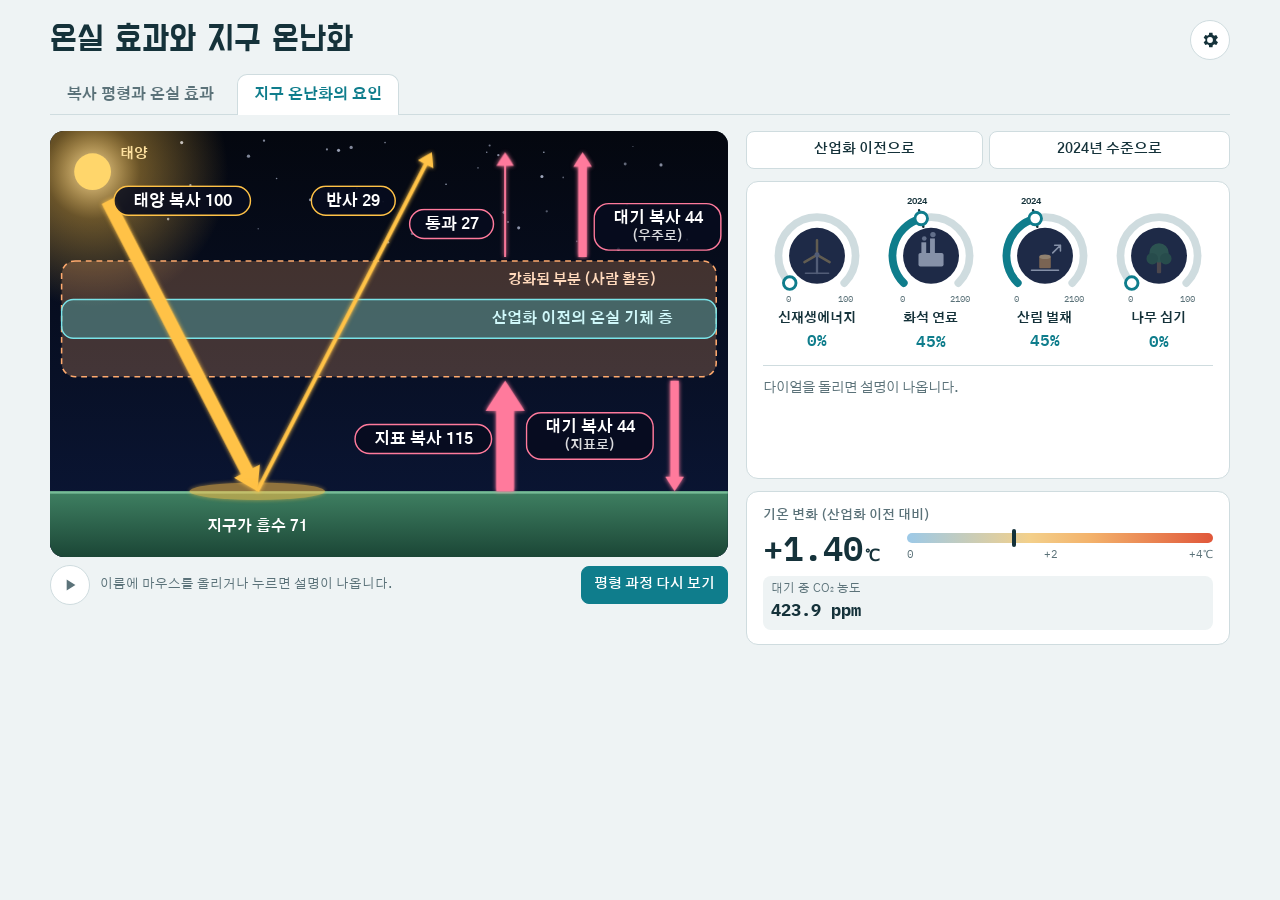
==== factors/index.html @ f61732fc "탭 2: 다이얼 아래 설명 블록 추가, 기준 버튼을 다이얼 위로 옮김 - 마지막으로 돌린 다이얼의 뜻과 지금 값의 의미를 보여 줌(빈 상태는 안내 한 줄) - 나무 심기가 넘칠 때" ====
<!doctype html>
<html lang="ko">
<head>
<meta charset="utf-8">
<meta name="viewport" content="width=device-width, initial-scale=1, viewport-fit=cover">
<script>/* 이 페이지는 '온실 효과와 지구 온난화'(greenhouse/)의 탭 안에서 열림. 주소로 바로 들어오면 그 페이지의 이 탭으로 넘어감 */
if(window.self!==window.top) document.documentElement.className+=" embed"; else location.replace("../greenhouse/#factors");</script>
<title>지구 온난화에 영향을 주는 요인</title>
<link rel="icon" type="image/svg+xml" href="favicon.svg">
<link rel="preconnect" href="https://fonts.googleapis.com">
<link rel="stylesheet" href="https://fonts.googleapis.com/css2?family=Do+Hyeon&family=Gothic+A1:wght@400;600;700&family=IBM+Plex+Mono:wght@500;600&display=swap">
<style>
html,body{margin:0}
[hidden]{display:none!important}
img{max-width:100%}
/* Layout: 제목 줄(오른쪽에 톱니 설정 버튼) / 왼쪽 에너지 흐름 도식, 오른쪽 조작판과 결과. 좁으면 한 열. 설정·수치 근거는 오른쪽에서 열리는 패널 */
:root{
  --bg:#eef3f4; --paper:#ffffff; --ink:#15323a; --muted:#5b7279; --line:#cfdcdf;
  --accent:#0f7d8c; --accent-soft:#d8eef0; --warm:#b4561f; --warm-soft:#f8e6da;
  --ok:#2f7d4f; --ok-soft:#dff0e5; --q:#7a5a00; --q-soft:#fbf1cf; --q-line:#ecd68a;
  --scrim:rgba(10,25,30,.42);
  --f-display:"Do Hyeon","Gothic A1",system-ui,sans-serif;
  --f-body:"Gothic A1",system-ui,-apple-system,"Apple SD Gothic Neo","Malgun Gothic",sans-serif;
  --f-mono:"IBM Plex Mono",ui-monospace,Menlo,monospace;
}
@media (prefers-color-scheme: dark){:root:not([data-theme="light"]){
  --bg:#0f1b1e; --paper:#162a2f; --ink:#e3eef0; --muted:#93abb1; --line:#28434a;
  --accent:#5cc6d2; --accent-soft:#1d3d43; --warm:#f0a070; --warm-soft:#3d2a1f;
  --ok:#8fd3a6; --ok-soft:#1f3a2b; --q:#f1d27a; --q-soft:#33300f; --q-line:#5c5320;
  --scrim:rgba(0,0,0,.55); color-scheme:dark}}
:root[data-theme="dark"]{
  --bg:#0f1b1e; --paper:#162a2f; --ink:#e3eef0; --muted:#93abb1; --line:#28434a;
  --accent:#5cc6d2; --accent-soft:#1d3d43; --warm:#f0a070; --warm-soft:#3d2a1f;
  --ok:#8fd3a6; --ok-soft:#1f3a2b; --q:#f1d27a; --q-soft:#33300f; --q-line:#5c5320;
  --scrim:rgba(0,0,0,.55); color-scheme:dark}

body{background:var(--bg);color:var(--ink);font-family:var(--f-body);font-size:15px;line-height:1.55}
button{font:inherit;color:inherit}
.wrap{max-width:1180px;margin:0 auto;padding-block:20px 40px;
  padding-left:max(16px,env(safe-area-inset-left,0px));padding-right:max(16px,env(safe-area-inset-right,0px))}
.top{display:flex;align-items:center;justify-content:space-between;gap:12px;margin-bottom:16px}
.embed .top{display:none}
.embed .wrap{padding-top:16px}
h1{font-family:var(--f-display);font-weight:400;font-size:clamp(1.6rem,4vw,2.2rem);line-height:1.15;margin:0;text-wrap:balance;min-width:0}
.btn{border:1px solid var(--line);background:var(--paper);border-radius:8px;padding:7px 12px;cursor:pointer;font-weight:600;font-size:.88rem}
.btn:hover{border-color:var(--accent)}
.btn:focus-visible,.pb:focus-visible,input:focus-visible,summary:focus-visible{outline:3px solid var(--accent);outline-offset:2px}
.btn.primary{background:var(--accent);border-color:var(--accent);color:var(--paper)}
.ibtn{display:inline-grid;place-items:center;width:40px;height:40px;padding:0;border-radius:50%;flex:none}
.ibtn svg{width:20px;height:20px;fill:currentColor}
.ibtn .i-pause{display:none}
.ibtn[data-state="playing"] .i-play{display:none}
.ibtn[data-state="playing"] .i-pause{display:block}

.main{display:grid;grid-template-columns:minmax(0,1.4fr) minmax(0,1fr);gap:18px;align-items:start}
@media (max-width:900px){.main{grid-template-columns:minmax(0,1fr)}}
.stagecol{position:relative;display:flex;flex-direction:column;gap:8px;min-width:0}
.stage{border-radius:14px;overflow:hidden;background:#060b1a}
.stage svg{display:block;width:100%;height:auto}
.stage [data-key]{cursor:help}
.stage [data-key]:focus{outline:none}
.stage [data-key]:focus-visible rect{stroke:#fff;stroke-width:3}
.stagebar{display:flex;align-items:center;gap:10px;color:var(--muted);font-size:.8rem}
.stagebar #again{margin-left:auto;flex:none}
.tip{position:absolute;z-index:5;max-width:min(260px,90%);background:var(--paper);color:var(--ink);border:1px solid var(--line);border-radius:8px;
  padding:8px 11px;font-size:.84rem;line-height:1.45;box-shadow:0 6px 18px rgba(0,0,0,.18);pointer-events:none}
.tip b{display:block;font-size:.8rem;color:var(--accent);margin-bottom:2px}
.panel{display:flex;flex-direction:column;gap:12px;min-width:0}
.box{background:var(--paper);border:1px solid var(--line);border-radius:12px;padding:14px 16px}
.lab{display:flex;justify-content:space-between;align-items:baseline;gap:8px;font-weight:700}
.lab output{font-family:var(--f-mono);font-size:1.25rem;color:var(--accent);font-variant-numeric:tabular-nums;min-width:8.5ch;text-align:right}
.rng{display:flex;align-items:center;gap:8px;margin-top:8px}
.rng input{flex:1;min-width:0;accent-color:var(--accent)}
.step{flex:none;width:44px;border:1px solid var(--line);background:var(--bg);border-radius:6px;padding:4px 0;cursor:pointer;font-family:var(--f-mono);font-size:.8rem}
.scale{position:relative;height:16px;margin:2px 52px 0;font-family:var(--f-mono);font-size:.68rem;color:var(--muted)}
.scale span{position:absolute;transform:translateX(-50%);white-space:nowrap}
.presets{display:grid;grid-template-columns:repeat(3,minmax(0,1fr));gap:6px;margin-top:12px}
.pb{border:1px solid var(--line);background:var(--bg);border-radius:8px;padding:6px 4px;cursor:pointer;display:flex;flex-direction:column;align-items:center;gap:1px;min-width:0}
.pb b{font-size:.82rem}
.pb small{font-family:var(--f-mono);font-size:.7rem;color:var(--muted)}
.pb[aria-pressed="true"]{border-color:var(--accent);background:var(--accent-soft)}
.pb[aria-pressed="true"] small{color:var(--accent)}
@media (min-width:420px){.presets{grid-template-columns:repeat(6,minmax(0,1fr))}.presets .pb{grid-column:span 2}.presets .w{grid-column:span 3}}

.temp{display:grid;grid-template-columns:8rem minmax(0,1fr);gap:4px 16px;align-items:center}
.temp .k{grid-column:1/-1;font-size:.82rem;color:var(--muted);font-weight:600}
.temp .v{font-family:var(--f-mono);font-size:2.1rem;font-weight:600;line-height:1;font-variant-numeric:tabular-nums;white-space:nowrap}
.temp .v small{font-size:1rem;margin-left:2px}
.gauge{min-width:0}
.gauge .bar{position:relative;height:10px;border-radius:5px;background:linear-gradient(90deg,#4f8fd8,#9cc9e8 50%,#f3b26b 75%,#e0573a)}
.gauge .mk{position:absolute;top:-4px;width:4px;height:18px;margin-left:-2px;border-radius:2px;background:var(--ink)}
.gauge .lb{display:flex;justify-content:space-between;font-family:var(--f-mono);font-size:.68rem;color:var(--muted);margin-top:3px}
.deltas{display:grid;grid-template-columns:repeat(var(--n,3),minmax(0,1fr));gap:6px;margin-top:12px}
.deltas div{background:var(--bg);border-radius:8px;padding:6px 8px;min-width:0}
.deltas small{display:block;font-size:.72rem;color:var(--muted);line-height:1.3}
.deltas b{font-family:var(--f-mono);font-size:1.05rem;font-variant-numeric:tabular-nums}


details.q{background:var(--q-soft);border-color:var(--q-line)}
details.q summary{cursor:pointer;font-weight:700;color:var(--q)}
details.q p,details.q ol,details.q ul{margin:8px 0 0}
details.q ol,details.q ul{padding-left:20px}
details.q li{margin:4px 0}

/* 도식 애니메이션: 순서대로 보기(재생·일시정지) */
.stage .ar line{stroke-dasharray:1;stroke-dashoffset:0}
.stage.play .ar line{animation:draw .9s ease-out both;animation-delay:calc(var(--i) * 1s)}
.stage.play .ar polygon,.stage.play .bd{animation:fade .35s ease-out both;animation-delay:calc(var(--i) * 1s + .75s)}
.stage.paused .ar line,.stage.paused .ar polygon,.stage.paused .bd{animation-play-state:paused}
@keyframes draw{from{stroke-dashoffset:1}to{stroke-dashoffset:0}}
@keyframes fade{from{opacity:0}to{opacity:1}}
@media (prefers-reduced-motion:reduce){.stage.play .ar line,.stage.play .ar polygon,.stage.play .bd{animation:none}}

/* 설정·수치 근거 패널 */
.scrim{position:fixed;inset:0;background:var(--scrim);z-index:20}
.sheet{position:fixed;top:0;right:0;bottom:0;width:min(460px,100%);background:var(--paper);z-index:21;overflow-y:auto;
  border-left:1px solid var(--line);
  padding-top:max(18px,env(safe-area-inset-top,0px));padding-bottom:max(24px,env(safe-area-inset-bottom,0px));
  padding-left:20px;padding-right:max(20px,env(safe-area-inset-right,0px))}
.sheet header{display:flex;justify-content:space-between;align-items:center;gap:8px;margin-bottom:6px}
.sheet h2{font-family:var(--f-display);font-weight:400;font-size:1.4rem;margin:0}
.sheet h3{font-size:.92rem;margin:18px 0 4px;color:var(--accent)}
.sheet p,.sheet li{font-size:.86rem;color:var(--ink);margin:4px 0}
.sheet ul{padding-left:18px;margin:4px 0}
.sheet .opt{display:flex;align-items:center;gap:8px;padding:10px 12px;border:1px solid var(--line);border-radius:8px;margin-top:6px;cursor:pointer;font-weight:600;font-size:.88rem}
.sheet .opt input{width:18px;height:18px;accent-color:var(--accent)}
.sheet .wide{width:100%;margin-top:6px;padding:10px 12px;text-align:left}
.sheet .tw{overflow-x:auto;margin:6px 0}
.sheet table{border-collapse:collapse;font-size:.82rem;width:100%}
.sheet th,.sheet td{border-bottom:1px solid var(--line);padding:4px 6px;text-align:right;font-variant-numeric:tabular-nums;white-space:nowrap}
.sheet th:first-child,.sheet td:first-child{text-align:left;white-space:normal}
.sheet th{color:var(--muted);font-weight:600}
.sheet .num{font-family:var(--f-mono);font-variant-numeric:tabular-nums}
.knobs{display:grid;grid-template-columns:repeat(4,minmax(0,1fr));gap:10px 6px}
@media (max-width:520px){.knobs{grid-template-columns:repeat(2,minmax(0,1fr))}.kw{max-width:92px}}
.kn{display:flex;flex-direction:column;align-items:center;text-align:center;gap:2px;min-width:0}
.kw{width:100%;max-width:118px;touch-action:none;cursor:grab;-webkit-tap-highlight-color:transparent}
.kw:focus{outline:none}
.kw:focus-visible .ktr{stroke:var(--accent-soft)}
.kw:focus-visible .kth,.kw:active .kth{stroke-width:5}
.kw:active{cursor:grabbing}
.kw svg{display:block;width:100%;height:auto;overflow:visible}
.kw .ktr{fill:none;stroke:var(--line);stroke-width:8;stroke-linecap:round}
.kw .kf{fill:none;stroke:var(--accent);stroke-width:8;stroke-linecap:round}
.kw .kb{fill:#1E2A47}
.kw .ig{transition:opacity .15s}
.kw .kth{fill:var(--paper);stroke:var(--accent);stroke-width:3}
.kw .klb{font-family:var(--f-mono);font-size:9px;fill:var(--muted)}
.kw .k24{stroke:var(--ink);stroke-width:2.4;stroke-linecap:round}
.kw .k24t{font-family:var(--f-mono);font-size:9px;font-weight:600;fill:var(--ink)}
.kn .cn{font-weight:700;font-size:.84rem;line-height:1.25}
.kn .kv{font-family:var(--f-mono);font-size:1rem;font-weight:600;color:var(--accent);font-variant-numeric:tabular-nums}
.ct{display:none;font-size:.7rem;font-weight:700;padding:1px 8px;border-radius:99px}
.typed .ct{display:inline-block}
.ct.warm{background:var(--warm-soft);color:var(--warm)}
.ct.sol{background:var(--ok-soft);color:var(--ok)}
.typed .kn.warm .kf{stroke:var(--warm)} .typed .kn.warm .kth{stroke:var(--warm)} .typed .kn.warm .kv{color:var(--warm)}
.typed .kn.sol .kf{stroke:var(--ok)} .typed .kn.sol .kth{stroke:var(--ok)} .typed .kn.sol .kv{color:var(--ok)}
/* 다이얼 설명: 마지막으로 돌린 다이얼 하나. 높이를 잡아 두어 아래 칸이 들썩이지 않게 함 */
.note{margin-top:12px;padding-top:10px;border-top:1px solid var(--line);min-height:6.4em;font-size:.86rem;line-height:1.5}
@media (max-width:600px){.note{min-height:8em}}
.note b{display:block;font-size:.92rem}
.note p{margin:2px 0 0}
.note.empty p{color:var(--muted)}
.acts{display:flex;flex-wrap:wrap;gap:6px}
.acts .btn{flex:1 1 auto}
.gauge.w .bar{background:linear-gradient(90deg,#9cc9e8,#f3d08b 40%,#f3b26b 60%,#e0573a)}
</style>
</head>
<body>
<div class="wrap" id="root">
  <div class="top">
    <h1>지구 온난화에 영향을 주는 요인</h1>
    <button type="button" class="btn ibtn" id="openSheet" aria-haspopup="dialog" aria-label="설정 · 수치 근거" title="설정 · 수치 근거">
      <svg viewBox="0 0 24 24" aria-hidden="true"><path d="M19.4 13a7.5 7.5 0 0 0 0-2l2.1-1.6-2-3.5-2.5 1a7.4 7.4 0 0 0-1.7-1L15 3.3h-4l-.4 2.6a7.4 7.4 0 0 0-1.7 1l-2.5-1-2 3.5L6.5 11a7.5 7.5 0 0 0 0 2l-2.1 1.6 2 3.5 2.5-1a7.4 7.4 0 0 0 1.7 1l.4 2.6h4l.4-2.6a7.4 7.4 0 0 0 1.7-1l2.5 1 2-3.5zM12 15.5a3.5 3.5 0 1 1 0-7 3.5 3.5 0 0 1 0 7z"/></svg>
    </button>
  </div>

  <div class="main">
    <div class="stagecol" id="stagecol">
      <div class="stage" id="stage"></div>
      <div class="stagebar">
        <button type="button" class="btn ibtn" id="replay" data-state="idle" aria-label="순서대로 재생" title="순서대로 보기">
          <svg class="i-play" viewBox="0 0 24 24" aria-hidden="true"><path d="M8 5.5v13l10.5-6.5z"/></svg>
          <svg class="i-pause" viewBox="0 0 24 24" aria-hidden="true"><path d="M7 5h3.5v14H7zM13.5 5H17v14h-3.5z"/></svg>
        </button>
        <span>이름에 마우스를 올리거나 누르면 설명이 나옵니다.</span>
        <button type="button" class="btn primary" id="again">평형 과정 다시 보기</button>
      </div>
      <div class="tip" id="tip" role="tooltip" hidden></div>
    </div>

    <div class="panel">
      <div class="acts">
        <button type="button" class="btn" id="p0">산업화 이전으로</button>
        <button type="button" class="btn" id="p1">2024년 수준으로</button>
      </div>
      <div class="box"><div class="knobs" id="knobs"></div>
        <div class="note" id="note" aria-live="polite"><b id="noteT"></b><p id="noteP"></p></div>
      </div>

      <div class="box">
        <div class="temp">
          <div class="k">기온 변화 (산업화 이전 대비)</div>
          <div class="v" id="tVal"></div>
          <div class="gauge w" aria-hidden="true"><div class="bar"><span class="mk" id="tMk"></span></div><div class="lb"><span>0</span><span>+2</span><span>+4℃</span></div></div>
        </div>
        <div class="deltas" style="--n:1">
          <div><small>대기 중 CO₂ 농도</small><b id="cVal"></b></div>
        </div>
      </div>

    </div>
  </div>
</div>

<div class="scrim" id="scrim" hidden></div>
<aside class="sheet" id="sheet" role="dialog" aria-modal="true" aria-labelledby="sheetTitle" hidden>
  <header><h2 id="sheetTitle">설정 · 수치 근거</h2><button type="button" class="btn" id="closeSheet">닫기</button></header>

  <h3>설정</h3>
  <label class="opt"><input type="checkbox" id="showType"> 요인의 종류 보기 <span style="font-weight:400;color:var(--muted)">(강화 / 줄이기)</span></label>
  <label class="opt"><input type="checkbox" id="hideNum"> 에너지 값 숨기기 <span style="font-weight:400;color:var(--muted)">(농도와 기온은 그대로)</span></label>
  <button type="button" class="btn wide" id="reset">초기화 (2024년 수준으로)</button>

  <h3>손잡이의 0%와 100%</h3>
  <ul>
    <li>0%는 산업화 이전, 100%는 IPCC 중간 배출 시나리오(SSP2-4.5)에서 2100년까지 더해질 양이다.</li>
    <li>100%는 2100년 SSP2-4.5 농도 603 ppm까지의 증가분 323 ppm이다(IPCC AR6 1실무그룹 부록 III 표 AIII.2).</li>
    <li>화석 연료·산림 벌채의 2024 눈금(약 <span class="num" id="sT24"></span>%)은 2024년 농도 423.9 ppm에 해당한다.</li>
  </ul>

  <h3>CO₂ 농도</h3>
  <ul>
    <li>산업화 이전 280 ppm('복사 평형과 온실 효과' 탭과 같은 값, NOAA. WMO는 278.3 ppm, IPCC AR6은 1750년 약 278 ppm으로 제시) → 2024년 전 지구 평균 423.9 ± 0.2 ppm(WMO 온실 기체 회보 21호).</li>
    <li>증가분은 화석 연료·시멘트 69%, 토지 이용 변화 31%로 나눴다(Global Carbon Budget 2023, 1850~2022년 누적 배출 비율). 미래 증가분에도 같은 비율을 적용한 것은 단순화이다.</li>
    <li>참고: IPCC AR6의 2019년 값은 409.9 ppm이다.</li>
  </ul>

  <h3>기온 변화</h3>
  <ul>
    <li>'복사 평형과 온실 효과' 탭과 같은 한 겹 대기 모형으로 계산하였다. 280→424 ppm의 기온 상승이 2024년까지 관측된 장기 온난화 약 1.4℃(WMO, 1850~1900년 대비 1.34~1.41℃)와 같도록 맞춘 모형이며, CO₂ 2배일 때 약 2.4℃가 오른다.</li>
    <li>2024년 수준은 약 +<span class="num" id="sT1"></span>℃, 두 손잡이 100%(603 ppm)는 약 +<span class="num" id="sT2"></span>℃이다. IPCC가 SSP2-4.5에서 전망한 2081~2100년 평균 +2.7℃(2.1~3.5℃, 표 SPM.1)와 비슷한 수준이나, 이 모형은 CO₂만 반영하였다.</li>
    <li>IPCC AR6의 평형 기후 민감도 최선 추정값 3℃(2.5~4℃)를 쓰면 같은 농도에서 기온 상승이 더 크다(2024년 수준 약 +1.8℃). 실제 지구가 아직 새 평형에 이르지 않아 관측된 온난화가 평형값보다 작기 때문이다.</li>
    <li>요인을 바꾼 뒤 기온이 따라 오르는 과정은 개념적으로 줄인 시간이다(실제로는 수십~수백 년). 미래 예측값이 아니다.</li>
  </ul>

  <h3>에너지 값</h3>
  <ul>
    <li>'복사 평형과 온실 효과' 탭과 같이 입사 태양 복사 340 W/m²를 100으로 놓고, 반사 29·흡수 71로 고정하였다(IPCC AR6 그림 7.2).</li>
    <li>대기는 '복사 평형과 온실 효과' 탭과 같은 한 겹 모형이다. 대기의 흡수 비율은 CO₂ 농도로 정하고, 지표 복사는 그 순간의 지표 기온으로 계산하였다. 따라서 같은 농도에서 평형에 이르면 6번과 같은 값이 나온다.</li>
    <li>그래서 요인을 바꾼 직후에는 우주로 나가는 지구 복사가 흡수량보다 작고(흡수 &gt; 방출), 기온이 오르면서 다시 같아진다.</li>
  </ul>

  <h3>IPCC 그림 7.2와 비교</h3>
  <p>그림 7.2(p.934)의 21세기 초 값(W/m²)을 입사 340 = 100으로 환산해 2024년 화면 값과 비교하였다.</p>
  <div class="tw"><table>
    <thead><tr><th>항목</th><th>W/m²</th><th>100 기준</th><th>화면</th></tr></thead>
    <tbody>
      <tr><td>입사</td><td>340</td><td>100</td><td>100</td></tr>
      <tr><td>반사</td><td>100</td><td>29.4</td><td>29</td></tr>
      <tr><td>흡수 (대기 80 + 지표 160)</td><td>240</td><td>70.6</td><td>71</td></tr>
      <tr><td>우주로 나가는 지구 복사</td><td>239</td><td>70.3</td><td>71</td></tr>
      <tr><td>지표 복사</td><td>398</td><td>117.1</td><td>115</td></tr>
      <tr><td>증발·대류</td><td>103</td><td>30.3</td><td>없음</td></tr>
      <tr><td>지표 쪽 대기 복사</td><td>342</td><td>100.6</td><td>44</td></tr>
    </tbody>
  </table></div>
  <ul>
    <li>입사·반사·흡수·우주로 나가는 지구 복사는 실제와 1 이내로 일치하고, 지표 복사는 약 2% 작다.</li>
    <li>실제로는 지표가 47.1, 대기가 23.5를 흡수한다. 그림에서는 두 값을 합쳐 '지구가 흡수 71'로 나타냈다.</li>
    <li>지표 쪽 대기 복사는 실제의 절반 이하이다. 실제 대기는 지표 복사 외에도 태양 복사(23.5)와 증발·대류로 올라온 열(30.3)을 받고, 아래쪽이 더 따뜻해 지표 쪽으로 더 많이 방출한다. 이 모형은 둘을 생략하고 대기를 온도가 하나인 한 겹으로 두어 위아래로 같은 양을 방출한다. 따라서 이 값은 농도에 따른 증감의 방향을 보는 데 쓴다.</li>
    <li>통과(27)는 2024년 기온이 15.0℃가 되도록 맞춘 모형에서 계산된 값이다. 그림 7.2는 대기의 창을 화살표로 나타내지만 수치를 제시하지 않아 비교하지 않았다.</li>
  </ul>

  <h3>복사 평형과 지금의 지구</h3>
  <ul>
    <li>화면의 '복사 평형'은 그 농도가 오래 유지되어 지구가 새 평형에 이른 뒤의 상태이다.</li>
    <li>실제 지구는 온실 기체가 계속 늘어 평형이 깨진 상태이며, 흡수하는 에너지가 내보내는 에너지보다 많다. IPCC AR6는 지구 에너지 불균형을 1971~2006년 0.50 [0.32~0.69] W/m², 2006~2018년 0.79 [0.52~1.06] W/m²로 평가하였다(1실무그룹 제7장 요약 p.925, 7.2.2절 p.937). 늘어난 에너지의 91%는 바다에 쌓였다.</li>
    <li>같은 장 그림 7.2(p.934)도 21세기 초 지구의 에너지 불균형을 0.7 (0.5~0.9) W/m²로 표시한다.</li>
    <li>화면 기준(340 W/m² = 100)으로 환산하면 0.79 W/m²는 약 0.2이므로, 정수로 나타내면 0으로 반올림되어 흡수와 방출이 같게 보인다.</li>
  </ul>

  <h3>줄이는 요인의 크기</h3>
  <ul>
    <li>신재생에너지는 그때 쓰는 화석 연료 중 그 비율만큼을 대체한다고 가정하였다(50% = 화석 연료 배출이 절반, 100% = 0). 화석 연료가 없으면 효과가 없다.</li>
    <li>나무 심기는 AR6 3실무그룹 제12장의 농림업·토지 부문 CO₂ 제거 2050년 중앙값 약 3 GtCO₂/년을 참고해, 연 3 GtCO₂를 30년 동안 흡수하는 규모(100% = 90 GtCO₂)로 놓았다.</li>
    <li>농도 환산은 1 ppm ≈ 7.8 GtCO₂, 대기 잔류 비율 약 45%를 써서 100%일 때 −<span class="num" id="sTree"></span> ppm이다. 이 가정은 교육용이며 원문 대조가 필요하다.</li>
    <li>제거량은 산업화 이전 농도 아래로 내려가지 않게 제한하였다. CO₂ 제거에 대한 반응은 배출과 정확히 대칭이 아니다(AR6 1실무그룹 제5장).</li>
  </ul>

  <h3>생략한 요인</h3>
  <ul>
    <li>메테인(2019년 약 +0.54 W/m²), 태양·화산 활동(1750년 이후 −0.02℃), 숲 지키기, 오존·냉매·질소 비료·비행운·에어로졸·지표 반사율은 넣지 않았다. 오존 등 나머지 요인의 2019년 합은 약 +0.02 W/m²이다(AR6 1실무그룹 제7장).</li>
  </ul>

  <h3>그림</h3>
  <ul>
    <li>파란 띠는 산업화 이전에도 있던 온실 기체 층(수증기, 이산화 탄소 등)이다. 이 층이 없으면 지구 평균 기온은 약 −18℃이다(교과서 비교값).</li>
    <li>주황 점선 띠는 사람 활동으로 강화된 부분이다. 두께 변화는 보기 쉽게 과장하였다.</li>
    <li>적외선 화살표(지표 복사·통과·대기 복사)의 두께는 280 ppm보다 진할 때 그 농도와의 차이를 10배로 키워 그렸다. 실제 값은 몇 %만 변해 비례대로 그리면 차이가 보이지 않기 때문이다. 이름표의 숫자는 실제 값이다.</li>
    <li>이 요인들은 반사율을 바꾸지 않는다고 가정하였다.</li>
  </ul>
</aside>

<script>
(function(){
"use strict";
var $=function(id){return document.getElementById(id);};
var hide=false, TIPS={};
var reduce=false; try{reduce=window.matchMedia("(prefers-reduced-motion: reduce)").matches;}catch(e){}
var SIG=5.670374e-8, ASR=240, TE=Math.pow(ASR/SIG,0.25);
var F100=100/340; function P(v){return Math.round(v*F100);}
var ABS=P(ASR), REF=100-ABS;

/* 도식 공통 (viewBox 700×440) */
var VW=700, VH=440, SURF=372, TOP=22, SCX=44, SCY=42, HX=214;
var K=(HX-SCX)/(SURF-SCY);
function xRef(y){return HX+K*(SURF-y);}
var UL=Math.hypot(HX-SCX,SURF-SCY), SX=SCX+34*(HX-SCX)/UL, SY=SCY+34*(SURF-SCY)/UL;
var EM=470, SP=550, BK=645, SUN="#FFC247", IR="#FF7A9C";
function wd(v){return Math.max(2,v/25);}
function arrow(x1,y1,x2,y2,w,c,i){
  var dx=x2-x1, dy=y2-y1, L=Math.hypot(dx,dy), ux=dx/L, uy=dy/L;
  var hl=Math.max(14,w*1.7), hw=Math.max(9,w*1.1), ex=x2-ux*hl*.85, ey=y2-uy*hl*.85;
  var bx=x2-ux*hl, by=y2-uy*hl, px=-uy, py=ux;
  return '<g class="ar" style="--i:'+i+'" filter="url(#glow)"><line pathLength="1" x1="'+x1.toFixed(1)+'" y1="'+y1.toFixed(1)+'" x2="'+ex.toFixed(1)+'" y2="'+ey.toFixed(1)+'" stroke="'+c+'" stroke-width="'+w.toFixed(1)+'"/>'+
    '<polygon points="'+(bx+px*hw).toFixed(1)+','+(by+py*hw).toFixed(1)+' '+(bx-px*hw).toFixed(1)+','+(by-py*hw).toFixed(1)+' '+x2.toFixed(1)+','+y2.toFixed(1)+'" fill="'+c+'"/></g>';
}
function tw(t){var w=22; for(var i=0;i<t.length;i++) w+=t.charCodeAt(i)>=0xAC00?17:10.2; return w;}
function keyAttr(k){ return k?' data-key="'+k+'" tabindex="0" aria-label="'+TIPS[k][0]+': '+TIPS[k][1]+'"':''; }
/* sub: 둘째 줄(작은 글씨). 대기 복사의 방향 '(지표로)'·'(우주로)'에 씀 */
function badge(x,y,lab,val,c,anchor,i,k,sub){
  var t=(hide||val===null)?lab:lab+" "+val, w=Math.max(tw(t),sub?tw(sub)*.8:0), x0=anchor==="end"?x-w:anchor==="middle"?x-w/2:x, h=sub?48:30;
  return '<g class="bd" style="--i:'+i+'"'+keyAttr(k)+'><rect x="'+x0.toFixed(1)+'" y="'+(y-15)+'" width="'+w.toFixed(1)+'" height="'+h+'" rx="15" fill="rgba(7,12,31,.86)" stroke="'+c+'" stroke-width="1.5"/>'+
    '<text x="'+(x0+w/2).toFixed(1)+'" y="'+y+'" fill="#fff" font-size="17" font-weight="700" text-anchor="middle" dominant-baseline="central">'+t+'</text>'+
    (sub?'<text x="'+(x0+w/2).toFixed(1)+'" y="'+(y+19)+'" fill="#fff" fill-opacity=".85" font-size="13.5" font-weight="700" text-anchor="middle" dominant-baseline="central">'+sub+'</text>':'')+'</g>';
}
function label(x,y,t,size,fill,k){
  var w=t.length*size*0.95+16;
  return '<g'+keyAttr(k)+'><rect x="'+(x-w/2).toFixed(1)+'" y="'+(y-size*0.9)+'" width="'+w.toFixed(1)+'" height="'+(size*1.8)+'" fill="transparent"/>'+
    '<text x="'+x+'" y="'+y+'" fill="'+fill+'" font-size="'+size+'" font-weight="700" text-anchor="middle" dominant-baseline="central">'+t+'</text></g>';
}
var STARS=(function(){ var s="", seed=7; function r(){seed=(seed*9301+49297)%233280; return seed/233280;}
  for(var i=0;i<46;i++){ var x=r()*660+20, y=r()*120+6, rad=r()*1.2+.5; if(x<110&&y<100) continue; s+='<circle cx="'+x.toFixed(0)+'" cy="'+y.toFixed(0)+'" r="'+rad.toFixed(1)+'" fill="#DDE6FF" opacity="'+(.35+r()*.5).toFixed(2)+'"/>'; } return s; })();
function svgHead(aria){
  return '<svg viewBox="0 0 '+VW+' '+VH+'" role="img" aria-label="'+aria+'">'+
    '<defs><linearGradient id="sp" x1="0" y1="0" x2="0" y2="1"><stop offset="0" stop-color="#04070F"/><stop offset="1" stop-color="#0B1738"/></linearGradient>'+
    '<linearGradient id="gd" x1="0" y1="0" x2="0" y2="1"><stop offset="0" stop-color="#3F8062"/><stop offset="1" stop-color="#1B4636"/></linearGradient>'+
    '<radialGradient id="sg" cx="'+SCX+'" cy="'+SCY+'" r="140" gradientUnits="userSpaceOnUse"><stop offset="0" stop-color="#FFE2A0" stop-opacity=".95"/><stop offset=".35" stop-color="#FFC247" stop-opacity=".4"/><stop offset="1" stop-color="#FFC247" stop-opacity="0"/></radialGradient>'+
    '<filter id="glow" filterUnits="userSpaceOnUse" x="-20" y="-20" width="'+(VW+40)+'" height="'+(VH+40)+'"><feGaussianBlur stdDeviation="2.4" result="b"/><feMerge><feMergeNode in="b"/><feMergeNode in="SourceGraphic"/></feMerge></filter></defs>'+
    '<rect width="'+VW+'" height="'+VH+'" fill="url(#sp)"/>'+STARS+
    '<circle cx="'+SCX+'" cy="'+SCY+'" r="140" fill="url(#sg)"/><circle cx="'+SCX+'" cy="'+SCY+'" r="19" fill="#FFD66B"/>'+
    '<text x="72" y="24" fill="#FFE2A0" font-size="14" font-weight="700" dominant-baseline="central">태양</text>';
}
function ground(){ return '<rect x="0" y="'+SURF+'" width="'+VW+'" height="'+(VH-SURF)+'" fill="url(#gd)"/><rect x="0" y="'+SURF+'" width="'+VW+'" height="2.5" fill="#8FD6AE" opacity=".7"/>'; }
/* 공통 화살표: 태양 복사, 반사, 지표 흡수, 지표 복사, 통과, 대기 복사(아래·위) */
/* IR 화살표 두께: 280 ppm(대기 있음)보다 진하면 그때와의 차이를 EXG배로 키워 그림(값 자체는 몇 %만 변해 정비례로는 안 보임). 이름표 숫자는 실제 값 */
var EXG=10;
function xw(v,ref,on){ return wd(on?ref+EXG*(v-ref):v); }
function flowArrows(f,bt,bb,eps){
  var e0=epsOf(280), es0=ASR/(1-e0/2), on=eps>e0;
  var s=arrow(SX,SY,HX,SURF,wd(340),SUN,0)+badge(66,72,"태양 복사",100,SUN,"start",0,"sun");
  s+=arrow(HX,SURF,xRef(TOP),TOP,wd(100),SUN,1)+badge(xRef(72)-12,72,"반사",REF,SUN,"end",1,"ref");
  s+='<g class="bd" style="--i:2"'+keyAttr("abs")+'><ellipse cx="'+HX+'" cy="'+SURF+'" rx="70" ry="9" fill="'+SUN+'" opacity=".55" filter="url(#glow)"/>'+
     '<rect x="'+(HX-90)+'" y="392" width="180" height="32" fill="transparent"/>'+
     '<text x="'+HX+'" y="408" fill="#fff" font-size="16" font-weight="700" text-anchor="middle" dominant-baseline="central">지구가 흡수'+(hide?"":" "+ABS)+'</text></g>';
  if(f.none){
    s+=arrow(EM,SURF,EM,TOP,wd(f.Es),IR,3)+badge(EM-14,318,"지표 복사",f.em,IR,"end",3,"surf")+badge(EM+14,96,"모두 우주로",null,IR,"start",3,"pass");
    return s;
  }
  s+=arrow(EM,SURF,EM,bb+4,xw(f.Es,es0,on),IR,3)+badge(EM-14,318,"지표 복사",f.em,IR,"end",3,"surf");
  if(f.pass>0) s+=arrow(EM,bt-4,EM,TOP,xw((1-eps)*f.Es,(1-e0)*es0,on),IR,4)+badge(EM-12,96,"통과",f.pass,IR,"end",4,"pass");
  s+=arrow(BK,bb+4,BK,SURF,xw(eps*f.Es/2,e0*es0/2,on),IR,5)+badge((EM+BK)/2,306,"대기 복사",f.up,IR,"middle",5,"down","(지표로)");
  s+=arrow(SP,bt-4,SP,TOP,xw(eps*f.Es/2,e0*es0/2,on),IR,5)+badge(SP+12,90,"대기 복사",f.up,IR,"start",5,"upa","(우주로)");
  return s;
}

/* 그림 그리기와 툴팁 */
var stage=$("stage"), col=$("stagecol"), tip=$("tip"), tipKey=null;
function paint(svg){
  stage.innerHTML=svg;
  var bds=stage.querySelectorAll(".bd"), last=null, mi=-1;
  for(var i=0;i<bds.length;i++){ var n=+bds[i].style.getPropertyValue("--i"); if(n>=mi){mi=n; last=bds[i];} }
  if(last) last.setAttribute("data-last","1");
  if(tipKey) showTip(tipKey);
}
function showTip(k){
  var el=stage.querySelector('[data-key="'+k+'"]'); if(!el||!TIPS[k]){ hideTip(); return; }
  tipKey=k; tip.innerHTML='<b>'+TIPS[k][0]+'</b>'+TIPS[k][1]; tip.hidden=false;
  var r=el.getBoundingClientRect(), h=col.getBoundingClientRect(), sr=stage.getBoundingClientRect();
  var tw_=tip.offsetWidth, th=tip.offsetHeight;
  var left=Math.max(4,Math.min(h.width-tw_-4, r.left-h.left+r.width/2-tw_/2));
  var top=r.bottom-h.top+6;
  if(top+th>sr.bottom-h.top) top=r.top-h.top-th-6;
  tip.style.left=left+"px"; tip.style.top=Math.max(0,top)+"px";
}
function hideTip(){ tipKey=null; tip.hidden=true; }
stage.addEventListener("pointermove",function(e){ var k=e.target.closest&&e.target.closest("[data-key]"); if(k){ if(k.dataset.key!==tipKey) showTip(k.dataset.key); } else if(e.pointerType==="mouse") hideTip(); });
stage.addEventListener("pointerleave",function(e){ if(e.pointerType==="mouse") hideTip(); });
stage.addEventListener("click",function(e){ var k=e.target.closest("[data-key]"); if(k) showTip(k.dataset.key); else hideTip(); });
stage.addEventListener("focusin",function(e){ var k=e.target.closest("[data-key]"); if(k) showTip(k.dataset.key); });
stage.addEventListener("focusout",hideTip);
document.addEventListener("pointerdown",function(e){ if(!stage.contains(e.target)) hideTip(); });

/* 순서대로 보기: 재생·일시정지 */
var pbtn=$("replay");
function setPS(s){ pbtn.dataset.state=s; pbtn.setAttribute("aria-label", s==="playing"?"일시정지":"순서대로 재생"); }
function startPlay(){ stage.classList.remove("play","paused"); void stage.offsetWidth; stage.classList.add("play"); setPS(reduce?"idle":"playing"); }
function stopPlay(){ stage.classList.remove("play","paused"); setPS("idle"); }
pbtn.addEventListener("click",function(){
  var s=pbtn.dataset.state;
  if(s==="playing"){ stage.classList.add("paused"); setPS("paused"); }
  else if(s==="paused"){ stage.classList.remove("paused"); setPS("playing"); }
  else { if(typeof beforePlay==="function") beforePlay(); startPlay(); }
});
stage.addEventListener("animationend",function(e){ if(e.target.getAttribute&&e.target.getAttribute("data-last")) setPS("idle"); });

/* 설정 패널 */
var sheet=$("sheet"), scrim=$("scrim"), opener=$("openSheet");
function openS(){ sheet.hidden=false; scrim.hidden=false; $("closeSheet").focus(); }
function closeS(){ sheet.hidden=true; scrim.hidden=true; opener.focus(); }
opener.addEventListener("click",openS); $("closeSheet").addEventListener("click",closeS); scrim.addEventListener("click",closeS);
document.addEventListener("keydown",function(e){ if(e.key==="Escape"&&!sheet.hidden) closeS(); });
function f1(x){var r=x.toFixed(1); if(r==="-0.0") r="0.0"; return r.replace("-","−");}
function sd(d){return (d>=0.05?"+":d<=-0.05?"−":"")+Math.abs(d).toFixed(1);}

TIPS={
  sun:["태양 복사","태양에서 지구로 들어오는 에너지입니다. 들어오는 양을 100으로 놓고 다른 값을 나타냈습니다."],
  ref:["반사","구름·대기·지표에서 반사되어 곧바로 우주로 나가는 태양 복사입니다. 이 요인들로는 변하지 않습니다."],
  abs:["지구가 흡수","반사되지 않은 태양 복사를 지구가 흡수한 양입니다. 실제로는 대기와 지표가 나누어 흡수하지만, 이 그림에서는 합쳐서 나타냈습니다."],
  surf:["지표 복사","데워진 지표가 내보내는 적외선 에너지입니다. 지표가 따뜻할수록 커집니다."],
  pass:["통과","지표 복사 중 대기에 흡수되지 않고 곧바로 우주로 나가는 몫입니다."],
  down:["대기 복사 (지표로)","온실 기체가 흡수한 에너지를 다시 내보낸 것 중 지표로 향하는 몫입니다. 지표를 더 데웁니다."],
  upa:["대기 복사 (우주로)","온실 기체가 흡수한 에너지를 다시 내보낸 것 중 우주로 향하는 몫입니다. 통과한 몫과 합한 것이 지구 복사입니다."],
  pre:["산업화 이전의 온실 기체 층","사람이 화석 연료를 많이 쓰기 전에도 있던 수증기·이산화 탄소 등의 층입니다."],
  enh:["강화된 부분","사람 활동으로 늘어난 온실 기체입니다. 두꺼워질수록 지표 복사를 더 많이 흡수합니다."]
};

/* ---------- 요인 모형: 탄소 배분은 원본과 동일, 산업화 이전은 복사 평형 탭과 같은 280 ppm ---------- */
var C0=280, CN=423.9, CMAX=603;
var T24=(CN-C0)/(CMAX-C0);
var PER_FOS=0.69*(CMAX-C0)/4, PER_LUC=0.31*(CMAX-C0)/4;
var GT_PER_PPM=2.124*3.664, AF=0.45, TREE_GT=3.0*30/4, PER_TREE=TREE_GT*AF/GT_PER_PPM;
/* 기온·에너지: 복사 평형 탭과 같은 한 겹 대기 모형(424 ppm 기준, 280→424 ppm에서 +1.4℃) */
var M_EPS0=0.77212, M_C=424, M_F2X=3.93, M_G=2.0069, M_CB=140;
var M_SB=M_G*2*(M_F2X/Math.LN2)/(ASR/(1-M_EPS0/2));
function epsLog(c){return M_EPS0+M_SB*Math.log(c/M_C);}
var M_EB=epsLog(M_CB), M_QA=2-M_SB/M_EB;
function epsOf(c){ if(c<=0) return 0; if(c>=M_CB) return epsLog(c); var u=c/M_CB; return M_EB*(M_QA*u+(1-M_QA)*u*u); }
function tempK(c){return TE*Math.pow(1-epsOf(c)/2,-0.25);}
var TPRE=tempK(C0);
var FACT=[
  {id:"ren", nm:"신재생에너지·에너지 효율", sh:"신재생에너지", dir:"sol"},
  {id:"fos", nm:"화석 연료 연소·시멘트 생산", sh:"화석 연료", dir:"warm"},
  {id:"luc", nm:"산림 벌채·토지 이용 변화", sh:"산림 벌채", dir:"warm"},
  {id:"tree", nm:"나무 심기(조림·재조림)", sh:"나무 심기", dir:"sol"}
];
var TLS={warm:"강화", sol:"줄이기"};
var lv={ren:0,fos:0,luc:0,tree:0}; /* 0~4 (4 = 100%) */
function calc(x){
  x=x||lv;
  var eFos=x.fos*(1-x.ren/4), eLuc=x.luc; /* 신재생에너지 %: 그때 쓰는 화석 연료 중 바꾼 비율 */
  var raw=C0+eFos*PER_FOS+eLuc*PER_LUC;
  var C=Math.max(C0,raw-x.tree*PER_TREE);
  var F=(M_F2X/Math.LN2)*Math.log(C/C0); /* 띠 두께 표시용 복사 강제력 */
  return {C:C, eps:epsOf(C), Teq:tempK(C)-TPRE, g:Math.max(0,F)/1.9, treeEff:(raw-C)/PER_TREE};
}
function pct(x){return Math.round(x*25);}
function fmt(v,d,sign){var s=v.toFixed(d); if(Math.abs(v)<Math.pow(10,-d)/2) s=(0).toFixed(d); else if(sign&&v>0) s="+"+s; return s.replace("-","−");}

/* ---------- 에너지 값: 대기 흡수 비율은 농도로, 지표 복사는 그 순간의 지표 기온으로 ---------- */
function flows(m,cur){
  var eps=m.eps, Es=SIG*Math.pow(TPRE+cur,4);
  var up=P(eps*Es/2), out=P((1-eps/2)*Es), pass=out-up;
  return {eps:eps, Es:Es, up:up, out:out, pass:pass, em:pass+2*up, none:false};
}

var cur=0, tgt=0, from=0, raf=null, last=0;

/* ---------- 도식 ---------- */
var CY=194;
function scene(){
  var m=calc(), f=flows(m,cur);
  var g=m.g, h=40+70*Math.min(1,g)+40*Math.max(0,Math.min(2,g-1)), bt=CY-h/2, bb=CY+h/2, h0=40, band=(h-h0)/2;
  var s=svgHead("지구 에너지 흐름 도식, CO₂ "+m.C.toFixed(0)+" ppm");
  if(band>1) s+='<rect x="12" y="'+bt.toFixed(1)+'" width="'+(VW-24)+'" height="'+h.toFixed(1)+'" rx="14" fill="#FFAA6E" fill-opacity="'+(0.10+0.14*Math.min(1,g)).toFixed(2)+'" stroke="#FFAA6E" stroke-width="1.6" stroke-dasharray="6 5"/>';
  s+='<rect x="12" y="'+(CY-h0/2)+'" width="'+(VW-24)+'" height="'+h0+'" rx="12" fill="#4CC3C9" fill-opacity=".34" stroke="#7AE3E8" stroke-width="1.5"/>';
  s+=label(SP,CY,"산업화 이전의 온실 기체 층",15,"#CFF7F9","pre");
  if(band>=18) s+=label(SP,+(bt+band/2).toFixed(1),"강화된 부분 (사람 활동)",14,"#FFD9BC","enh");
  s+=ground()+flowArrows(f,bt,bb,f.eps);
  return s+'</svg>';
}

/* ---------- 손잡이 ---------- */
function icon(id){
  /* 원본 시뮬레이션의 아이콘 */
  var L='stroke="#C9D3E6" stroke-width="1.6" stroke-linecap="round" stroke-linejoin="round" fill="none"', Fi='fill="#C9D3E6"';
  if(id==="fos") return '<rect x="-13" y="-6" width="26" height="14" rx="2" '+Fi+'/><rect x="-10" y="-17" width="5" height="12" '+Fi+'/><rect x="-1" y="-21" width="5" height="16" '+Fi+'/><circle cx="-7" cy="-21" r="2.4" fill="#8E9BB5"/><circle cx="2" cy="-25" r="2.8" fill="#8E9BB5"/>';
  if(id==="luc") return '<rect x="-6" y="-2" width="12" height="12" rx="1" fill="#B58A5B"/><ellipse cx="0" cy="-2" rx="6" ry="2.4" fill="#D9B88A"/><path d="M-14 12 L14 12" '+L+'/><path d="M8 -6 L16 -14 M10 -14 L16 -14 L16 -8" '+L+'/>';
  if(id==="tree") return '<rect x="-2.2" y="2" width="4.4" height="13" rx="1" fill="#B58A5B"/><circle cx="0" cy="-6" r="10" fill="#4FB26A"/><circle cx="-7" cy="0" r="6" fill="#3E9A58"/><circle cx="7" cy="0" r="6" fill="#3E9A58"/>';
  return '<path d="M0 15 V-4" stroke="#C9D3E6" stroke-width="2.4" stroke-linecap="round"/><path d="M0 -4 L0 -19 M0 -4 L-13 3.5 M0 -4 L13 3.5" stroke="#FFD36B" stroke-width="2.6" stroke-linecap="round"/><circle cx="0" cy="-4" r="2.6" fill="#C9D3E6"/><path d="M-12 15 H12" '+L+'/>';
}
var KR=40;
function kpt(deg,r){var a=deg*Math.PI/180; return [50+r*Math.sin(a),50-r*Math.cos(a)];}
function karc(v){ var a0=-135, a1=-135+270*v, p0=kpt(a0,KR), p1=kpt(a1,KR), large=(a1-a0)>180?1:0;
  return "M"+p0[0].toFixed(2)+" "+p0[1].toFixed(2)+" A"+KR+" "+KR+" 0 "+large+" 1 "+p1[0].toFixed(2)+" "+p1[1].toFixed(2); }
function knobHtml(f){
  var t24="";
  if(f.dir==="warm"){ var d=-135+270*T24, a=kpt(d,31), b=kpt(d,49), t=kpt(d,58);
    t24='<line class="k24" x1="'+a[0].toFixed(1)+'" y1="'+a[1].toFixed(1)+'" x2="'+b[0].toFixed(1)+'" y2="'+b[1].toFixed(1)+'"/><text class="k24t" x="'+t[0].toFixed(1)+'" y="'+(t[1]+2).toFixed(1)+'" text-anchor="middle">2024</text>'; }
  return '<div class="kn '+f.dir+'" data-id="'+f.id+'">'+
    '<div class="kw" role="slider" tabindex="0" data-id="'+f.id+'" title="'+f.nm+'" aria-label="'+f.nm+'" aria-valuemin="0" aria-valuemax="100" aria-valuenow="0" aria-valuetext="0%">'+
    '<svg viewBox="-6 -12 112 116" aria-hidden="true"><path class="ktr" d="'+karc(1)+'"/><path class="kf" d="M0 0"/><circle class="kb" cx="50" cy="50" r="29"/>'+
    '<g class="ig" transform="translate(50,53) scale(1)">'+icon(f.id)+'</g>'+t24+
    '<text class="klb" x="20" y="98" text-anchor="middle">0</text><text class="klb" x="80" y="98" text-anchor="middle">'+(f.dir==="warm"?"2100":"100")+'</text>'+
    '<circle class="kth" r="6.5" cx="21.7" cy="78.3"/></svg></div>'+
    '<div class="cn">'+f.sh+'</div><div class="kv">0%</div><span class="ct '+f.dir+'">'+TLS[f.dir]+'</span></div>';
}
var knobs=$("knobs");
knobs.innerHTML=FACT.map(knobHtml).join("");
function syncKnob(id){
  var el=knobs.querySelector('.kn[data-id="'+id+'"]'), v=lv[id]/4, p=Math.round(v*100);
  var kf=el.querySelector(".kf"); kf.setAttribute("d", v<0.004?"M0 0":karc(v)); kf.style.visibility=v<0.004?"hidden":"visible";
  var t=kpt(-135+270*v,KR), th=el.querySelector(".kth"); th.setAttribute("cx",t[0].toFixed(2)); th.setAttribute("cy",t[1].toFixed(2));
  el.querySelector(".kv").textContent=p+"%";
  el.querySelector(".ig").style.opacity=(0.3+0.7*v).toFixed(2); /* 손잡이를 돌릴수록 아이콘이 밝아짐 */
  var w=el.querySelector(".kw"); w.setAttribute("aria-valuenow",p); w.setAttribute("aria-valuetext",p+"%");
  el.classList.toggle("on",p>0);
}
function syncAll(){ FACT.forEach(function(f){ syncKnob(f.id); }); }
function setPct(id,p,snap){
  p=Math.max(0,Math.min(100,Math.round(p)));
  if(snap){ if(p<=2) p=0; else if(p>=98) p=100; }
  if(p/25===lv[id]) return;
  lv[id]=p/25; noteId=id; syncKnob(id); changed();
}
var kd=null;
function vFrom(e,w,prev){
  var r=w.getBoundingClientRect(), dx=e.clientX-(r.left+r.width/2), dy=e.clientY-(r.top+r.height*(62/116));
  if(Math.hypot(dx,dy)<6) return prev;
  var th=Math.atan2(dx,-dy)*180/Math.PI;
  if(th>=-135&&th<=135) return (th+135)/270;
  return prev>0.5?1:0;
}
knobs.addEventListener("pointerdown",function(e){
  var w=e.target.closest(".kw"); if(!w||kd) return;
  if(e.pointerType==="mouse"&&e.button!==0) return;
  kd={id:w.dataset.id, w:w, pid:e.pointerId}; from=cur;
  try{w.setPointerCapture(e.pointerId);}catch(_){}
  e.preventDefault(); try{w.focus({preventScroll:true});}catch(_){}
  setPct(kd.id, vFrom(e,w,lv[kd.id]/4)*100, true);
});
knobs.addEventListener("pointermove",function(e){ if(!kd||e.pointerId!==kd.pid) return; setPct(kd.id, vFrom(e,kd.w,lv[kd.id]/4)*100, true); });
function kEnd(e){ if(kd&&e.pointerId===kd.pid) kd=null; }
knobs.addEventListener("pointerup",kEnd); knobs.addEventListener("pointercancel",kEnd);
knobs.addEventListener("keydown",function(e){
  var w=e.target.closest(".kw"); if(!w) return;
  var id=w.dataset.id, p=Math.round(lv[id]*25), s=e.shiftKey?1:5, n=p;
  switch(e.key){ case "ArrowRight": case "ArrowUp": n=p+s; break; case "ArrowLeft": case "ArrowDown": n=p-s; break;
    case "PageUp": n=p+25; break; case "PageDown": n=p-25; break; case "Home": n=0; break; case "End": n=100; break; default: return; }
  e.preventDefault(); from=cur; setPct(id,n,false);
});

/* ---------- 결과 ---------- */
/* 다이얼 설명(noteId: 마지막으로 돌린 다이얼, 없으면 안내 한 줄) */
var noteId=null;
var FULL="100%는 2100년까지(중간 배출 시나리오) 늘어날 양입니다.";
function noteText(id){
  var m=calc(), v=lv[id], P=pct(v), at24=Math.abs(v-4*T24)<0.02?" 지금은 2024년 수준입니다.":"";
  if(id==="fos"){
    if(!v) return "화석 연료를 쓰지 않은 상태(산업화 이전)입니다. "+FULL;
    var t="화석 연료 연소와 시멘트 생산으로 CO₂ 농도가 약 "+Math.round(v*PER_FOS)+" ppm 늘어나는 수준입니다. "+FULL+at24;
    if(lv.ren>0) t+=" 신재생에너지로 바꾼 만큼 빠져 실제로는 약 "+Math.round(v*(1-lv.ren/4)*PER_FOS)+" ppm 늘어납니다.";
    return t;
  }
  if(id==="luc"){
    if(!v) return "숲을 없애거나 땅의 쓰임을 바꾸지 않은 상태(산업화 이전)입니다. "+FULL;
    return "숲을 없애고 땅의 쓰임을 바꾸어 CO₂ 농도가 약 "+Math.round(v*PER_LUC)+" ppm 늘어난 상태입니다. "+FULL+at24;
  }
  if(id==="ren"){
    if(!lv.fos) return "화석 연료를 쓰지 않는 상태라 신재생에너지로 바꿀 것이 없습니다.";
    if(!v) return "화석 연료를 신재생에너지로 바꾸지 않은 상태입니다.";
    return "지금 쓰는 화석 연료의 "+P+"%를 신재생에너지로 바꾼 상태입니다. 그만큼 화석 연료로 늘어나는 CO₂가 줄어듭니다.";
  }
  var TREE="100%는 30년 동안 해마다 CO₂ 30억 톤을 흡수하는 규모입니다.";
  if(!v) return "나무를 심지 않은 상태입니다. "+TREE;
  if(m.treeEff<v-1e-6) return "더 줄일 CO₂가 없어서 나무 심기는 "+(pct(m.treeEff)?pct(m.treeEff)+"%까지만 효과가 있습니다":"효과가 없습니다")+". 산업화 이전 농도(280 ppm)보다 낮아지지는 않습니다.";
  return "나무를 심어 공기 중 CO₂를 줄인 상태입니다. "+TREE;
}
function effNote(){
  var n=$("note"), f=null;
  FACT.forEach(function(x){ if(x.id===noteId) f=x; });
  n.classList.toggle("empty",!f);
  $("noteT").textContent=f?f.sh+" "+pct(lv[f.id])+"%":"";
  $("noteT").hidden=!f;
  $("noteP").textContent=f?noteText(f.id):"다이얼을 돌리면 설명이 나옵니다.";
}
function readouts(){
  var m=calc();
  $("tVal").innerHTML=fmt(cur,2,true)+"<small>℃</small>";
  $("tMk").style.left=Math.max(0,Math.min(100,cur/4*100)).toFixed(1)+"%";
  $("cVal").textContent=m.C.toFixed(1)+" ppm";
}
var q=false;
function frame(){ if(q) return; q=true; requestAnimationFrame(function(){ q=false; paint(scene()); }); }
function tick(ts){
  var dt=last?Math.min(0.1,(ts-last)/1000):0.016; last=ts;
  var d=tgt-cur;
  if(Math.abs(d)<0.002){ cur=tgt; readouts(); frame(); raf=null; last=0; return; }
  cur+=d*(1-Math.exp(-dt/0.9)); readouts(); frame(); raf=requestAnimationFrame(tick);
}
function settle(){
  tgt=calc().Teq;
  if(reduce){ cur=tgt; readouts(); frame(); return; }
  if(!raf){ last=0; raf=requestAnimationFrame(tick); }
}
function changed(){ stopPlay(); effNote(); readouts(); settle(); frame(); }
function beforePlay(){ if(raf){ cancelAnimationFrame(raf); raf=null; last=0; } cur=tgt=calc().Teq; readouts(); paint(scene()); }

function set2024(){ FACT.forEach(function(f){ lv[f.id]=f.dir==="sol"?0:4*T24; }); }
$("p1").addEventListener("click",function(){ from=cur; noteId=null; set2024(); syncAll(); changed(); });
$("p0").addEventListener("click",function(){ from=cur; noteId=null; FACT.forEach(function(f){ lv[f.id]=0; }); syncAll(); changed(); });
$("again").addEventListener("click",function(){ stopPlay(); cur=from; readouts(); settle(); });
$("showType").addEventListener("change",function(e){ $("root").classList.toggle("typed",e.target.checked); });
$("hideNum").addEventListener("change",function(e){ hide=e.target.checked; readouts(); paint(scene()); });
$("reset").addEventListener("click",function(){
  noteId=null; set2024(); syncAll();
  if(raf){ cancelAnimationFrame(raf); raf=null; last=0; } cur=tgt=calc().Teq; from=0;
  hide=false; $("hideNum").checked=false; $("showType").checked=false; $("root").classList.remove("typed");
  stopPlay(); effNote(); readouts(); paint(scene()); closeS();
});

$("sT24").textContent=(T24*100).toFixed(0);
$("sT1").textContent=calc({ren:0,fos:4*T24,luc:4*T24,tree:0}).Teq.toFixed(1);
$("sT2").textContent=calc({ren:0,fos:4,luc:4,tree:0}).Teq.toFixed(1);
$("sTree").textContent=(PER_TREE*4).toFixed(1);

/* 처음 화면: 2024년 수준, 이미 새 평형에 도달한 상태. "평형 과정 다시 보기"는 산업화 이전부터 보여 줌 */
set2024(); cur=tgt=calc().Teq; from=0;
syncAll(); effNote(); readouts(); paint(scene()); startPlay();
})();
</script>

</body>
</html>
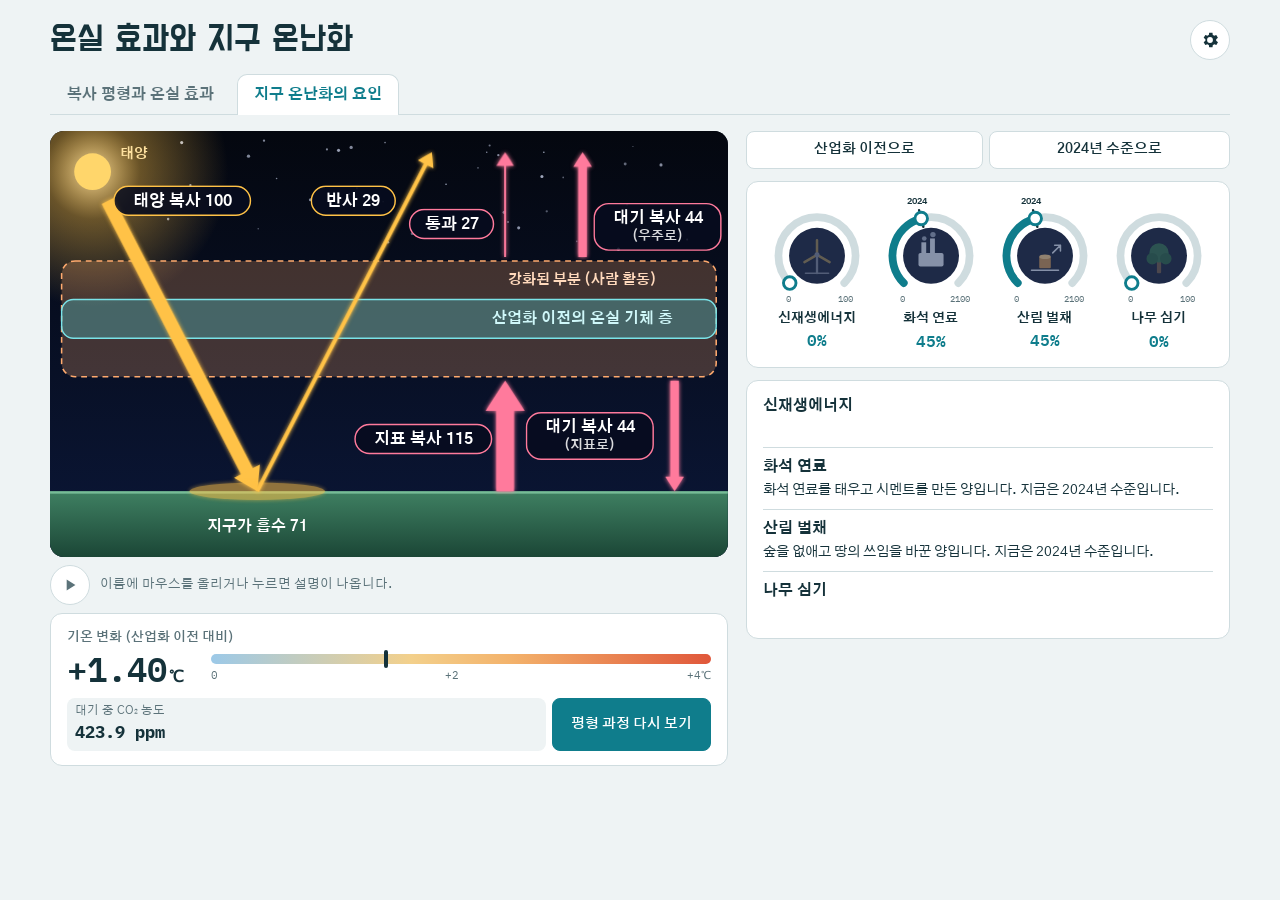
==== commit d6b85232: "6번 화면 배치 변경: 기온 상자를 그림 아래로, 탭 1 농도 버튼 세로 목록, 탭 2 다이얼 설명 상자 - 탭 1: 버튼을 세로 목록으로('대기 있음'은 '산업화 이전 · 280" ====
--- a/factors/index.html
+++ b/factors/index.html
@@ -83,7 +83,17 @@
 @media (min-width:420px){.presets{grid-template-columns:repeat(6,minmax(0,1fr))}.presets .pb{grid-column:span 2}.presets .w{grid-column:span 3}}
 
 .temp{display:grid;grid-template-columns:8rem minmax(0,1fr);gap:4px 16px;align-items:center}
-.temp .k{grid-column:1/-1;font-size:.82rem;color:var(--muted);font-weight:600}
+.temp .k{grid-column:1/-1;font-size:.82rem;color:var(--muted);font-weight:600;display:flex;align-items:center;justify-content:space-between;gap:8px}
+.deltas.co2row{grid-template-columns:minmax(0,1fr) auto;align-items:stretch}
+.co2row .btn{padding:0 18px}
+.notes{display:flex;flex-direction:column;gap:0;padding-top:6px;padding-bottom:6px}
+.nrow{padding:8px 0;border-top:1px solid var(--line);min-height:3.2em;font-size:.86rem;line-height:1.5}
+.nrow:first-child{border-top:0}
+.nrow b{display:flex;justify-content:space-between;font-size:.92rem}
+.nrow b span{font-family:var(--f-mono);color:var(--accent)}
+.nrow p{margin:2px 0 0;color:var(--muted)}
+.nrow.on p{color:var(--ink)}
+.nrow.now{background:linear-gradient(90deg,var(--accent-soft),transparent 70%);margin:0 -16px;padding-left:16px;padding-right:16px}
 .temp .v{font-family:var(--f-mono);font-size:2.1rem;font-weight:600;line-height:1;font-variant-numeric:tabular-nums;white-space:nowrap}
 .temp .v small{font-size:1rem;margin-left:2px}
 .gauge{min-width:0}
@@ -157,11 +167,6 @@
 .typed .kn.warm .kf{stroke:var(--warm)} .typed .kn.warm .kth{stroke:var(--warm)} .typed .kn.warm .kv{color:var(--warm)}
 .typed .kn.sol .kf{stroke:var(--ok)} .typed .kn.sol .kth{stroke:var(--ok)} .typed .kn.sol .kv{color:var(--ok)}
 /* 다이얼 설명: 마지막으로 돌린 다이얼 하나. 높이를 잡아 두어 아래 칸이 들썩이지 않게 함 */
-.note{margin-top:12px;padding-top:10px;border-top:1px solid var(--line);min-height:6.4em;font-size:.86rem;line-height:1.5}
-@media (max-width:600px){.note{min-height:8em}}
-.note b{display:block;font-size:.92rem}
-.note p{margin:2px 0 0}
-.note.empty p{color:var(--muted)}
 .acts{display:flex;flex-wrap:wrap;gap:6px}
 .acts .btn{flex:1 1 auto}
 .gauge.w .bar{background:linear-gradient(90deg,#9cc9e8,#f3d08b 40%,#f3b26b 60%,#e0573a)}
@@ -185,9 +190,19 @@
           <svg class="i-pause" viewBox="0 0 24 24" aria-hidden="true"><path d="M7 5h3.5v14H7zM13.5 5H17v14h-3.5z"/></svg>
         </button>
         <span>이름에 마우스를 올리거나 누르면 설명이 나옵니다.</span>
-        <button type="button" class="btn primary" id="again">평형 과정 다시 보기</button>
       </div>
       <div class="tip" id="tip" role="tooltip" hidden></div>
+      <div class="box tempbox">
+        <div class="temp">
+          <div class="k">기온 변화 (산업화 이전 대비)</div>
+          <div class="v" id="tVal"></div>
+          <div class="gauge w" aria-hidden="true"><div class="bar"><span class="mk" id="tMk"></span></div><div class="lb"><span>0</span><span>+2</span><span>+4℃</span></div></div>
+        </div>
+        <div class="deltas co2row">
+          <div><small>대기 중 CO₂ 농도</small><b id="cVal"></b></div>
+          <button type="button" class="btn primary" id="again">평형 과정 다시 보기</button>
+        </div>
+      </div>
     </div>
 
     <div class="panel">
@@ -195,20 +210,9 @@
         <button type="button" class="btn" id="p0">산업화 이전으로</button>
         <button type="button" class="btn" id="p1">2024년 수준으로</button>
       </div>
-      <div class="box"><div class="knobs" id="knobs"></div>
-        <div class="note" id="note" aria-live="polite"><b id="noteT"></b><p id="noteP"></p></div>
-      </div>
-
-      <div class="box">
-        <div class="temp">
-          <div class="k">기온 변화 (산업화 이전 대비)</div>
-          <div class="v" id="tVal"></div>
-          <div class="gauge w" aria-hidden="true"><div class="bar"><span class="mk" id="tMk"></span></div><div class="lb"><span>0</span><span>+2</span><span>+4℃</span></div></div>
-        </div>
-        <div class="deltas" style="--n:1">
-          <div><small>대기 중 CO₂ 농도</small><b id="cVal"></b></div>
-        </div>
-      </div>
+      <div class="box"><div class="knobs" id="knobs"></div></div>
+      <div class="box notes" id="notes" aria-live="polite"></div>
+
 
     </div>
   </div>
@@ -285,6 +289,7 @@
   <ul>
     <li>신재생에너지는 그때 쓰는 화석 연료 중 그 비율만큼을 대체한다고 가정하였다(50% = 화석 연료 배출이 절반, 100% = 0). 화석 연료가 없으면 효과가 없다.</li>
     <li>나무 심기는 AR6 3실무그룹 제12장의 농림업·토지 부문 CO₂ 제거 2050년 중앙값 약 3 GtCO₂/년을 참고해, 연 3 GtCO₂를 30년 동안 흡수하는 규모(100% = 90 GtCO₂)로 놓았다.</li>
+    <li>설명의 넓이는 우리나라 숲(30년생) 1 ha가 1년에 CO₂ 약 10.4톤을 흡수한다는 값(국립산림과학원 주요 산림수종의 표준 탄소흡수량)으로 환산하였다. 연 3 GtCO₂ ÷ 10.4 t/ha ≈ 2.9억 ha로 남한 면적(약 10만 km²)의 약 29배이며, 어린나무는 덜 흡수하므로 약 30배로 나타냈다.</li>
     <li>농도 환산은 1 ppm ≈ 7.8 GtCO₂, 대기 잔류 비율 약 45%를 써서 100%일 때 −<span class="num" id="sTree"></span> ppm이다. 이 가정은 교육용이며 원문 대조가 필요하다.</li>
     <li>제거량은 산업화 이전 농도 아래로 내려가지 않게 제한하였다. CO₂ 제거에 대한 반응은 배출과 정확히 대칭이 아니다(AR6 1실무그룹 제5장).</li>
   </ul>
@@ -563,38 +568,36 @@
 });
 
 /* ---------- 결과 ---------- */
-/* 다이얼 설명(noteId: 마지막으로 돌린 다이얼, 없으면 안내 한 줄) */
-var noteId=null;
-var FULL="100%는 2100년까지(중간 배출 시나리오) 늘어날 양입니다.";
+/* 다이얼 설명: 네 다이얼 제목은 늘 보이고, 한 번이라도 돌린 다이얼은 지금 값의 뜻으로 바뀜(touched). 마지막으로 돌린 줄은 강조(noteId) */
+var noteId=null, touched={fos:1,luc:1};
 function noteText(id){
+  /* 데스모스에서 학생이 '늘리는 요인·줄이는 요인'을 직접 쓰므로, CO₂가 늘거나 준다는 방향은 말하지 않음 */
   var m=calc(), v=lv[id], P=pct(v), at24=Math.abs(v-4*T24)<0.02?" 지금은 2024년 수준입니다.":"";
   if(id==="fos"){
-    if(!v) return "화석 연료를 쓰지 않은 상태(산업화 이전)입니다. "+FULL;
-    var t="화석 연료 연소와 시멘트 생산으로 CO₂ 농도가 약 "+Math.round(v*PER_FOS)+" ppm 늘어나는 수준입니다. "+FULL+at24;
-    if(lv.ren>0) t+=" 신재생에너지로 바꾼 만큼 빠져 실제로는 약 "+Math.round(v*(1-lv.ren/4)*PER_FOS)+" ppm 늘어납니다.";
-    return t;
+    if(!v) return "화석 연료를 쓰지 않은 상태(산업화 이전)입니다.";
+    return "화석 연료를 태우고 시멘트를 만든 양입니다."+at24+(lv.ren>0?" 이 중 "+pct(lv.ren)+"%는 신재생에너지로 바꾸었습니다.":"");
   }
   if(id==="luc"){
-    if(!v) return "숲을 없애거나 땅의 쓰임을 바꾸지 않은 상태(산업화 이전)입니다. "+FULL;
-    return "숲을 없애고 땅의 쓰임을 바꾸어 CO₂ 농도가 약 "+Math.round(v*PER_LUC)+" ppm 늘어난 상태입니다. "+FULL+at24;
+    if(!v) return "숲을 없애거나 땅의 쓰임을 바꾸지 않은 상태(산업화 이전)입니다.";
+    return "숲을 없애고 땅의 쓰임을 바꾼 양입니다."+at24;
   }
   if(id==="ren"){
     if(!lv.fos) return "화석 연료를 쓰지 않는 상태라 신재생에너지로 바꿀 것이 없습니다.";
     if(!v) return "화석 연료를 신재생에너지로 바꾸지 않은 상태입니다.";
-    return "지금 쓰는 화석 연료의 "+P+"%를 신재생에너지로 바꾼 상태입니다. 그만큼 화석 연료로 늘어나는 CO₂가 줄어듭니다.";
+    return "지금 쓰는 화석 연료("+pct(lv.fos)+"%)의 "+P+"%를 신재생에너지로 바꾼 상태입니다.";
   }
-  var TREE="100%는 30년 동안 해마다 CO₂ 30억 톤을 흡수하는 규모입니다.";
-  if(!v) return "나무를 심지 않은 상태입니다. "+TREE;
-  if(m.treeEff<v-1e-6) return "더 줄일 CO₂가 없어서 나무 심기는 "+(pct(m.treeEff)?pct(m.treeEff)+"%까지만 효과가 있습니다":"효과가 없습니다")+". 산업화 이전 농도(280 ppm)보다 낮아지지는 않습니다.";
-  return "나무를 심어 공기 중 CO₂를 줄인 상태입니다. "+TREE;
+  if(!v) return "나무를 심지 않은 상태입니다.";
+  var TS="100%는 남한 면적의 약 30배 넓이에 나무를 심고 30년 동안 가꾸는 양입니다.";
+  var LIM=" CO₂ 농도가 이미 산업화 이전(280 ppm)이기 때문입니다.";
+  if(m.treeEff<v-1e-6) return pct(m.treeEff)?"나무 심기 다이얼을 "+pct(m.treeEff)+"%보다 더 돌려도 결과가 바뀌지 않습니다."+LIM:"지금은 나무 심기 다이얼을 돌려도 결과가 바뀌지 않습니다."+LIM;
+  return "나무를 심은 양입니다. "+TS;
 }
 function effNote(){
-  var n=$("note"), f=null;
-  FACT.forEach(function(x){ if(x.id===noteId) f=x; });
-  n.classList.toggle("empty",!f);
-  $("noteT").textContent=f?f.sh+" "+pct(lv[f.id])+"%":"";
-  $("noteT").hidden=!f;
-  $("noteP").textContent=f?noteText(f.id):"다이얼을 돌리면 설명이 나옵니다.";
+  if(noteId) touched[noteId]=1;
+  $("notes").innerHTML=FACT.map(function(f){
+    var on=!!touched[f.id];
+    return '<div class="nrow'+(on?' on':'')+(f.id===noteId?' now':'')+'"><b>'+f.sh+'</b><p>'+(on?noteText(f.id):'')+'</p></div>';
+  }).join("");
 }
 function readouts(){
   var m=calc();
@@ -619,13 +622,13 @@
 function beforePlay(){ if(raf){ cancelAnimationFrame(raf); raf=null; last=0; } cur=tgt=calc().Teq; readouts(); paint(scene()); }
 
 function set2024(){ FACT.forEach(function(f){ lv[f.id]=f.dir==="sol"?0:4*T24; }); }
-$("p1").addEventListener("click",function(){ from=cur; noteId=null; set2024(); syncAll(); changed(); });
-$("p0").addEventListener("click",function(){ from=cur; noteId=null; FACT.forEach(function(f){ lv[f.id]=0; }); syncAll(); changed(); });
+$("p1").addEventListener("click",function(){ from=cur; noteId=null; touched={fos:1,luc:1}; set2024(); syncAll(); changed(); });
+$("p0").addEventListener("click",function(){ from=cur; noteId=null; touched={}; FACT.forEach(function(f){ lv[f.id]=0; }); syncAll(); changed(); });
 $("again").addEventListener("click",function(){ stopPlay(); cur=from; readouts(); settle(); });
 $("showType").addEventListener("change",function(e){ $("root").classList.toggle("typed",e.target.checked); });
 $("hideNum").addEventListener("change",function(e){ hide=e.target.checked; readouts(); paint(scene()); });
 $("reset").addEventListener("click",function(){
-  noteId=null; set2024(); syncAll();
+  noteId=null; touched={fos:1,luc:1}; set2024(); syncAll();
   if(raf){ cancelAnimationFrame(raf); raf=null; last=0; } cur=tgt=calc().Teq; from=0;
   hide=false; $("hideNum").checked=false; $("showType").checked=false; $("root").classList.remove("typed");
   stopPlay(); effNote(); readouts(); paint(scene()); closeS();
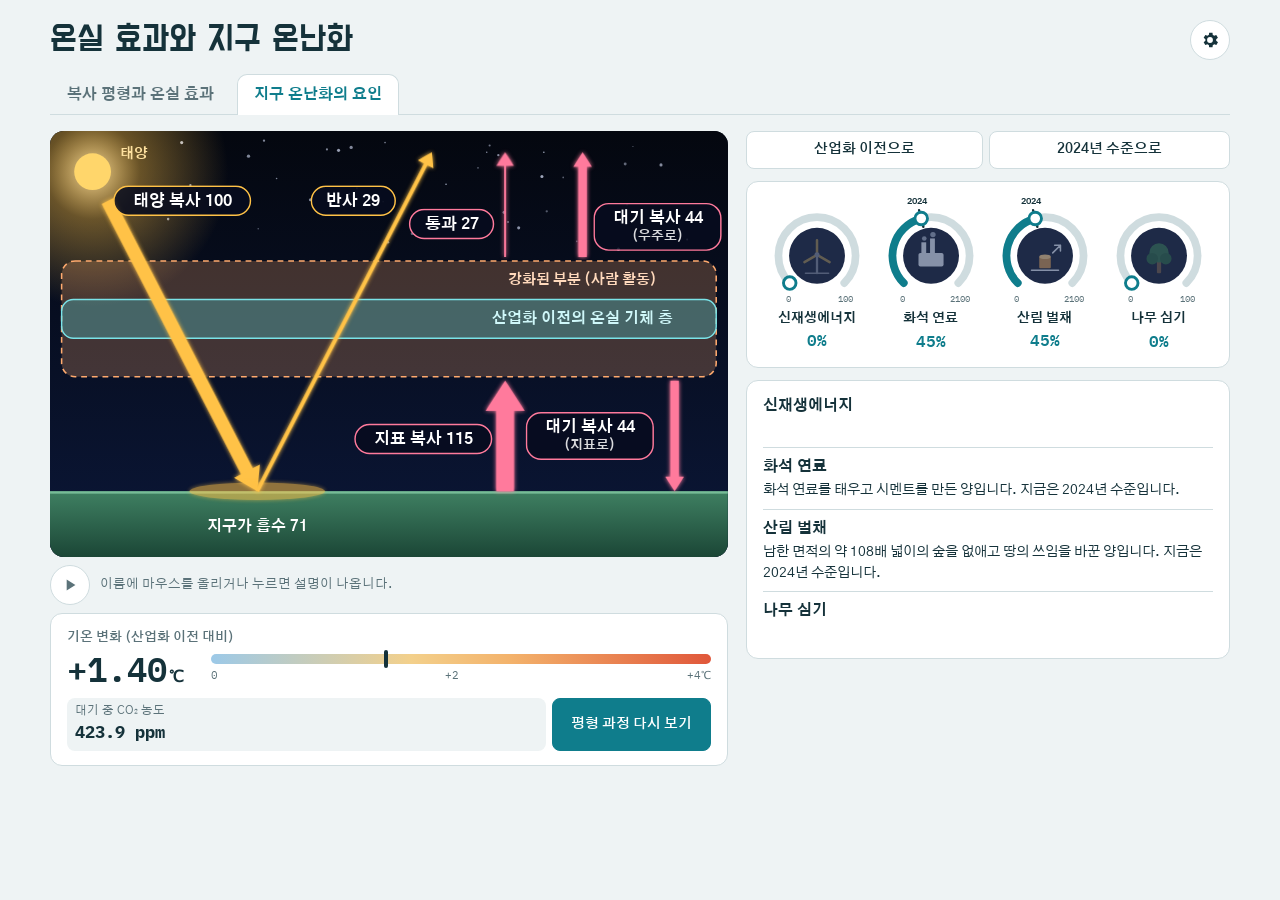
==== commit afbe514f: "산림 벌채 설명에 넓이(남한 면적의 배수)를 넣음 - 아마존 같은 열대우림 1 ha의 탄소(IPCC 2006 지침 4권 4장 기본값, 뿌리 포함·흙 제외)로 환산, 근거 패널에 계" ====
--- a/factors/index.html
+++ b/factors/index.html
@@ -289,7 +289,8 @@
   <ul>
     <li>신재생에너지는 그때 쓰는 화석 연료 중 그 비율만큼을 대체한다고 가정하였다(50% = 화석 연료 배출이 절반, 100% = 0). 화석 연료가 없으면 효과가 없다.</li>
     <li>나무 심기는 AR6 3실무그룹 제12장의 농림업·토지 부문 CO₂ 제거 2050년 중앙값 약 3 GtCO₂/년을 참고해, 연 3 GtCO₂를 30년 동안 흡수하는 규모(100% = 90 GtCO₂)로 놓았다.</li>
-    <li>설명의 넓이는 우리나라 숲(30년생) 1 ha가 1년에 CO₂ 약 10.4톤을 흡수한다는 값(국립산림과학원 주요 산림수종의 표준 탄소흡수량)으로 환산하였다. 연 3 GtCO₂ ÷ 10.4 t/ha ≈ 2.9억 ha로 남한 면적(약 10만 km²)의 약 29배이며, 어린나무는 덜 흡수하므로 약 30배로 나타냈다.</li>
+    <li>설명의 넓이는 우리나라 숲(30년생) 1 ha가 1년에 CO₂ 약 10.4톤을 흡수한다는 값(국립산림과학원 주요 산림수종의 표준 탄소흡수량)으로 환산하였다. 100%는 연 3 GtCO₂ ÷ 10.4 t/ha ≈ 2.9억 ha로 남한 면적(약 10만 km²)의 약 29배이다. 어린나무는 30년생보다 덜 흡수하므로 실제로 필요한 넓이는 이보다 넓다.</li>
+    <li>산림 벌채 설명의 넓이는 아마존 같은 열대우림 1 ha를 없앨 때 나오는 CO₂로 환산하였다. IPCC 2006 국가 온실가스 인벤토리 지침 4권 4장의 기본값(아메리카 열대우림 지상부 생물량 300 t d.m./ha, 표 4.7 p.4.53; 뿌리 : 줄기 비 0.37, 표 4.4 p.4.49; 탄소 비율 0.47, 표 4.3 p.4.48)으로 1 ha당 탄소 약 193톤(CO₂ 약 708톤)이며, 흙의 탄소는 넣지 않았다. 다이얼의 CO₂ 증가분을 대기 잔류 비율 45%로 나누어 배출량으로 바꾼 뒤 이 값으로 나누었다(2024년 수준 약 108배, 100% 약 244배). 실제 토지 이용 변화에는 숲이 아닌 땅과 흙의 탄소도 들어 있어 이 넓이는 어림값이다.</li>
     <li>농도 환산은 1 ppm ≈ 7.8 GtCO₂, 대기 잔류 비율 약 45%를 써서 100%일 때 −<span class="num" id="sTree"></span> ppm이다. 이 가정은 교육용이며 원문 대조가 필요하다.</li>
     <li>제거량은 산업화 이전 농도 아래로 내려가지 않게 제한하였다. CO₂ 제거에 대한 반응은 배출과 정확히 대칭이 아니다(AR6 1실무그룹 제5장).</li>
   </ul>
@@ -579,7 +580,9 @@
   }
   if(id==="luc"){
     if(!v) return "숲을 없애거나 땅의 쓰임을 바꾸지 않은 상태(산업화 이전)입니다.";
-    return "숲을 없애고 땅의 쓰임을 바꾼 양입니다."+at24;
+    /* 넓이: CO₂ 증가분 ÷ 대기 잔류 비율 = 배출량, ÷ 열대우림 1 ha의 CO₂(300×1.37×0.47 tC × 44/12, IPCC 2006 기본값), ÷ 남한 1,004만 ha */
+    var ha=v*PER_LUC/AF*GT_PER_PPM*1e9/(300*1.37*0.47*44/12), kl=ha/1.004e7, ls=kl>=10?String(Math.round(kl)):kl.toFixed(1);
+    return "남한 면적의 약 "+ls+"배 넓이의 숲을 없애고 땅의 쓰임을 바꾼 양입니다."+at24;
   }
   if(id==="ren"){
     if(!lv.fos) return "화석 연료를 쓰지 않는 상태라 신재생에너지로 바꿀 것이 없습니다.";
@@ -587,10 +590,11 @@
     return "지금 쓰는 화석 연료("+pct(lv.fos)+"%)의 "+P+"%를 신재생에너지로 바꾼 상태입니다.";
   }
   if(!v) return "나무를 심지 않은 상태입니다.";
-  var TS="100%는 남한 면적의 약 30배 넓이에 나무를 심고 30년 동안 가꾸는 양입니다.";
   var LIM=" CO₂ 농도가 이미 산업화 이전(280 ppm)이기 때문입니다.";
   if(m.treeEff<v-1e-6) return pct(m.treeEff)?"나무 심기 다이얼을 "+pct(m.treeEff)+"%보다 더 돌려도 결과가 바뀌지 않습니다."+LIM:"지금은 나무 심기 다이얼을 돌려도 결과가 바뀌지 않습니다."+LIM;
-  return "나무를 심은 양입니다. "+TS;
+  /* 넓이: 100% = 연 3 GtCO₂ ÷ 10.4 tCO₂/ha ≈ 2.88억 ha, 남한 약 1,004만 ha의 약 29배. 10배 아래는 소수 첫째 자리 */
+  var k=v/4*3e9/10.4/1.004e7, ks=k>=10?String(Math.round(k)):k.toFixed(1);
+  return "남한 면적의 약 "+ks+"배 넓이에 나무를 심고 30년 동안 가꾼 양입니다.";
 }
 function effNote(){
   if(noteId) touched[noteId]=1;
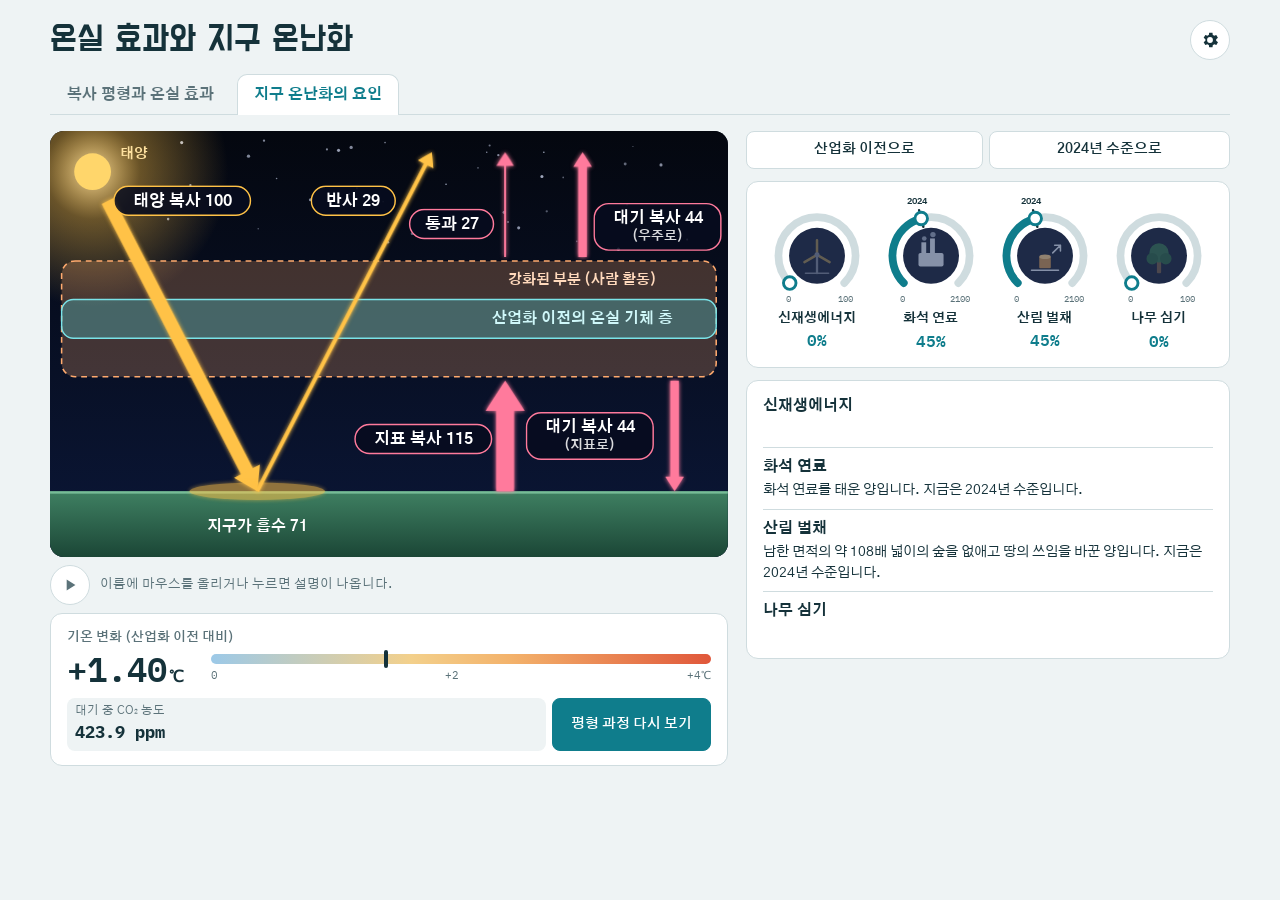
==== commit 0cfd1cba: "화석 연료 설명에서 시멘트를 빼고 근거 패널에 시멘트 생산 포함을 밝힘 Co-Authored-By: Claude Opus 5.5 <noreply@anthropic.com> Clau" ====
--- a/factors/index.html
+++ b/factors/index.html
@@ -237,7 +237,7 @@
   <h3>CO₂ 농도</h3>
   <ul>
     <li>산업화 이전 280 ppm('복사 평형과 온실 효과' 탭과 같은 값, NOAA. WMO는 278.3 ppm, IPCC AR6은 1750년 약 278 ppm으로 제시) → 2024년 전 지구 평균 423.9 ± 0.2 ppm(WMO 온실 기체 회보 21호).</li>
-    <li>증가분은 화석 연료·시멘트 69%, 토지 이용 변화 31%로 나눴다(Global Carbon Budget 2023, 1850~2022년 누적 배출 비율). 미래 증가분에도 같은 비율을 적용한 것은 단순화이다.</li>
+    <li>증가분은 화석 연료·시멘트 69%, 토지 이용 변화 31%로 나눴다(Global Carbon Budget 2023, 1850~2022년 누적 배출 비율). '화석 연료' 다이얼에는 시멘트 생산(석회석을 가열할 때 나오는 CO₂)도 들어 있다. 미래 증가분에도 같은 비율을 적용한 것은 단순화이다.</li>
     <li>참고: IPCC AR6의 2019년 값은 409.9 ppm이다.</li>
   </ul>
 
@@ -458,7 +458,7 @@
 var TPRE=tempK(C0);
 var FACT=[
   {id:"ren", nm:"신재생에너지·에너지 효율", sh:"신재생에너지", dir:"sol"},
-  {id:"fos", nm:"화석 연료 연소·시멘트 생산", sh:"화석 연료", dir:"warm"},
+  {id:"fos", nm:"화석 연료 연소", sh:"화석 연료", dir:"warm"},
   {id:"luc", nm:"산림 벌채·토지 이용 변화", sh:"산림 벌채", dir:"warm"},
   {id:"tree", nm:"나무 심기(조림·재조림)", sh:"나무 심기", dir:"sol"}
 ];
@@ -576,7 +576,8 @@
   var m=calc(), v=lv[id], P=pct(v), at24=Math.abs(v-4*T24)<0.02?" 지금은 2024년 수준입니다.":"";
   if(id==="fos"){
     if(!v) return "화석 연료를 쓰지 않은 상태(산업화 이전)입니다.";
-    return "화석 연료를 태우고 시멘트를 만든 양입니다."+at24+(lv.ren>0?" 이 중 "+pct(lv.ren)+"%는 신재생에너지로 바꾸었습니다.":"");
+    var rf=(v/(4*T24)).toFixed(1); /* 2024년 눈금과 비교한 배수 */
+    return "화석 연료를 태운 양입니다."+(at24||" 2024년까지 쓴 양의 약 "+rf+"배입니다.")+(lv.ren>0?" 이 중 "+pct(lv.ren)+"%는 신재생에너지로 바꾸었습니다.":"");
   }
   if(id==="luc"){
     if(!v) return "숲을 없애거나 땅의 쓰임을 바꾸지 않은 상태(산업화 이전)입니다.";
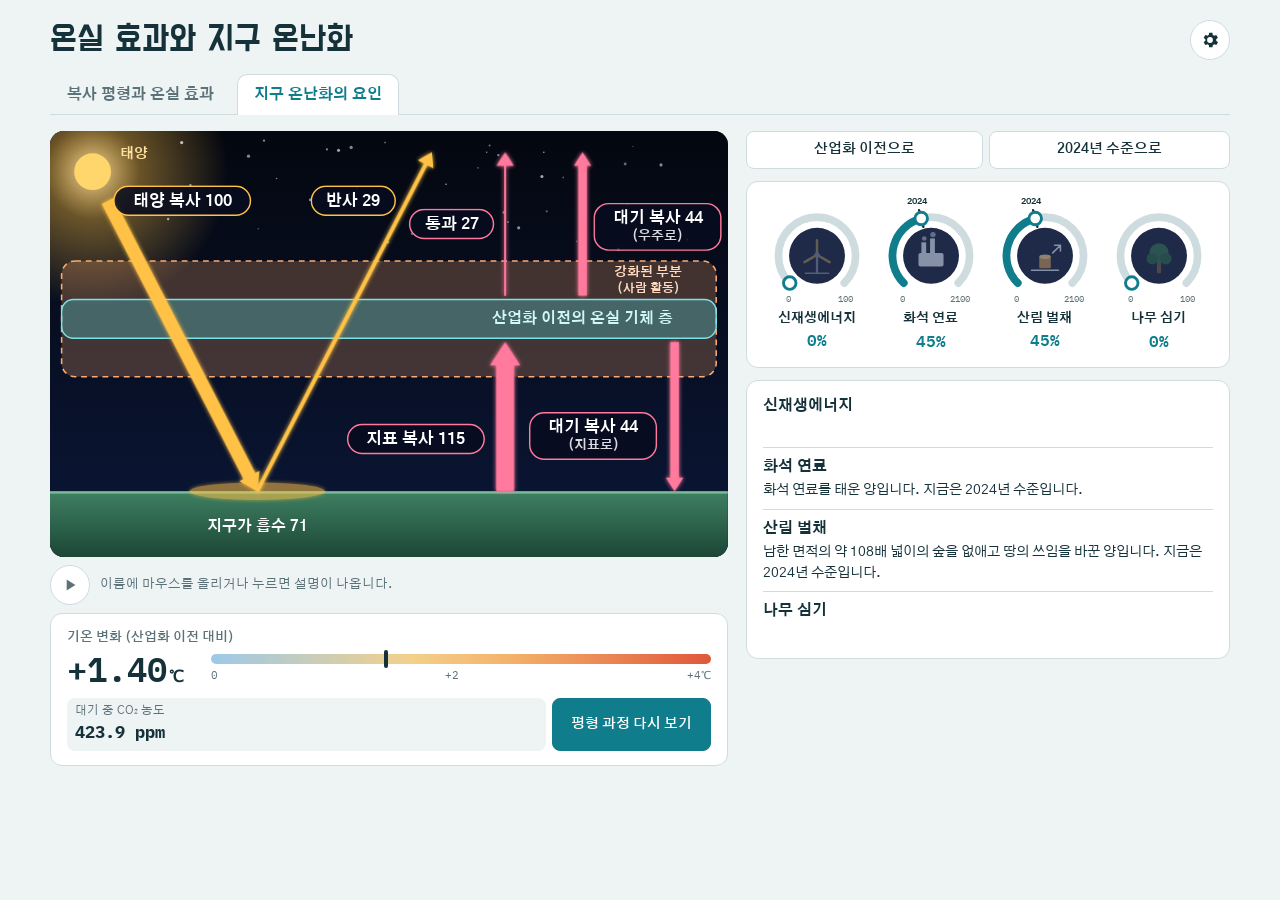
==== commit 1fcbc5bc: "탭 1 온실 기체 층이 농도에 따라 두꺼워지게 하고 화살표 길이는 고정 - 두 탭 공통: 화살표 끝점을 280 ppm 층 위아래에 고정, 굵은 화살표 머리를 조금 작게, 이름표가 " ====
--- a/factors/index.html
+++ b/factors/index.html
@@ -328,7 +328,7 @@
 function wd(v){return Math.max(2,v/25);}
 function arrow(x1,y1,x2,y2,w,c,i){
   var dx=x2-x1, dy=y2-y1, L=Math.hypot(dx,dy), ux=dx/L, uy=dy/L;
-  var hl=Math.max(14,w*1.7), hw=Math.max(9,w*1.1), ex=x2-ux*hl*.85, ey=y2-uy*hl*.85;
+  var hl=Math.max(14,w*1.3), hw=Math.max(9,w*0.85), ex=x2-ux*hl*.85, ey=y2-uy*hl*.85;
   var bx=x2-ux*hl, by=y2-uy*hl, px=-uy, py=ux;
   return '<g class="ar" style="--i:'+i+'" filter="url(#glow)"><line pathLength="1" x1="'+x1.toFixed(1)+'" y1="'+y1.toFixed(1)+'" x2="'+ex.toFixed(1)+'" y2="'+ey.toFixed(1)+'" stroke="'+c+'" stroke-width="'+w.toFixed(1)+'"/>'+
     '<polygon points="'+(bx+px*hw).toFixed(1)+','+(by+py*hw).toFixed(1)+' '+(bx-px*hw).toFixed(1)+','+(by-py*hw).toFixed(1)+' '+x2.toFixed(1)+','+y2.toFixed(1)+'" fill="'+c+'"/></g>';
@@ -375,10 +375,14 @@
     s+=arrow(EM,SURF,EM,TOP,wd(f.Es),IR,3)+badge(EM-14,318,"지표 복사",f.em,IR,"end",3,"surf")+badge(EM+14,96,"모두 우주로",null,IR,"start",3,"pass");
     return s;
   }
-  s+=arrow(EM,SURF,EM,bb+4,xw(f.Es,es0,on),IR,3)+badge(EM-14,318,"지표 복사",f.em,IR,"end",3,"surf");
-  if(f.pass>0) s+=arrow(EM,bt-4,EM,TOP,xw((1-eps)*f.Es,(1-e0)*es0,on),IR,4)+badge(EM-12,96,"통과",f.pass,IR,"end",4,"pass");
-  s+=arrow(BK,bb+4,BK,SURF,xw(eps*f.Es/2,e0*es0/2,on),IR,5)+badge((EM+BK)/2,306,"대기 복사",f.up,IR,"middle",5,"down","(지표로)");
-  s+=arrow(SP,bt-4,SP,TOP,xw(eps*f.Es/2,e0*es0/2,on),IR,5)+badge(SP+12,90,"대기 복사",f.up,IR,"start",5,"upa","(우주로)");
+  /* 화살표 끝점은 층 두께와 상관없이 '대기 있음(280 ppm)' 층의 위아래(174~214)에 고정. 층이 두꺼워지면 화살표가 층 안으로 들어가 보임 → 길이는 그대로, 굵기만 바뀜 */
+  bt=174; bb=214;
+  var wE=xw(f.Es,es0,on), wB=xw(eps*f.Es/2,e0*es0/2,on), hE=Math.max(9,wE*0.85), hB=Math.max(9,wB*0.85);
+  s+=arrow(EM,SURF,EM,bb+4,wE,IR,3)+badge(EM-Math.max(14,hE+6),318,"지표 복사",f.em,IR,"end",3,"surf");
+  var yp=Math.min(96,bt-24), yu=Math.min(90,bt-40); /* 층이 두꺼워지면 위쪽 이름표를 올림 */
+  if(f.pass>0) s+=arrow(EM,bt-4,EM,TOP,xw((1-eps)*f.Es,(1-e0)*es0,on),IR,4)+badge(EM-12,yp,"통과",f.pass,IR,"end",4,"pass");
+  s+=arrow(BK,bb+4,BK,SURF,xw(eps*f.Es/2,e0*es0/2,on),IR,5)+badge((EM+hE+BK-hB)/2,306,"대기 복사",f.up,IR,"middle",5,"down","(지표로)");
+  s+=arrow(SP,bt-4,SP,TOP,xw(eps*f.Es/2,e0*es0/2,on),IR,5)+badge(SP+12,yu,"대기 복사",f.up,IR,"start",5,"upa","(우주로)");
   return s;
 }
 
@@ -493,7 +497,8 @@
   if(band>1) s+='<rect x="12" y="'+bt.toFixed(1)+'" width="'+(VW-24)+'" height="'+h.toFixed(1)+'" rx="14" fill="#FFAA6E" fill-opacity="'+(0.10+0.14*Math.min(1,g)).toFixed(2)+'" stroke="#FFAA6E" stroke-width="1.6" stroke-dasharray="6 5"/>';
   s+='<rect x="12" y="'+(CY-h0/2)+'" width="'+(VW-24)+'" height="'+h0+'" rx="12" fill="#4CC3C9" fill-opacity=".34" stroke="#7AE3E8" stroke-width="1.5"/>';
   s+=label(SP,CY,"산업화 이전의 온실 기체 층",15,"#CFF7F9","pre");
-  if(band>=18) s+=label(SP,+(bt+band/2).toFixed(1),"강화된 부분 (사람 활동)",14,"#FFD9BC","enh");
+  /* 이름은 화살표가 지나가지 않는 오른쪽 위에 두 줄로 */
+  if(band>=34){ var ly=bt+band/2; s+=label(618,+(ly-8).toFixed(1),"강화된 부분",13,"#FFD9BC","enh")+label(618,+(ly+9).toFixed(1),"(사람 활동)",12,"#FFD9BC","enh"); }
   s+=ground()+flowArrows(f,bt,bb,f.eps);
   return s+'</svg>';
 }
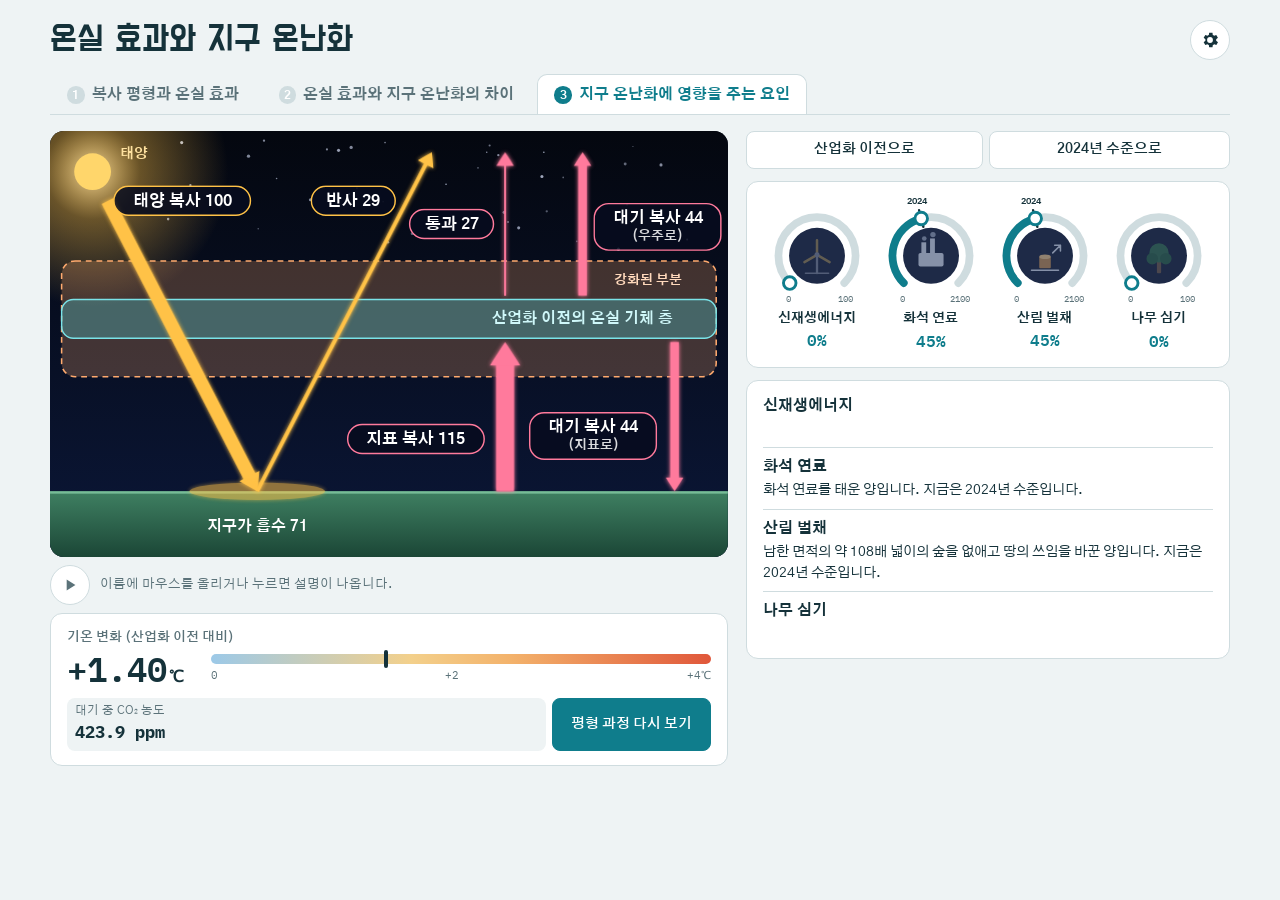
==== commit 1c22f513: "6번 탭 ③: 화살표 굵기를 다이얼 즉시 반영, '강화된 부분' 한 줄로 - 적외선 화살표 굵기를 그 농도의 새 평형 값으로 바로 그림(탭 ①과 같은 방식). 기온·이름표 숫자는 " ====
--- a/factors/index.html
+++ b/factors/index.html
@@ -305,6 +305,7 @@
     <li>파란 띠는 산업화 이전에도 있던 온실 기체 층(수증기, 이산화 탄소 등)이다. 이 층이 없으면 지구 평균 기온은 약 −18℃이다(교과서 비교값).</li>
     <li>주황 점선 띠는 사람 활동으로 강화된 부분이다. 두께 변화는 보기 쉽게 과장하였다.</li>
     <li>적외선 화살표(지표 복사·통과·대기 복사)의 두께는 280 ppm보다 진할 때 그 농도와의 차이를 10배로 키워 그렸다. 실제 값은 몇 %만 변해 비례대로 그리면 차이가 보이지 않기 때문이다. 이름표의 숫자는 실제 값이다.</li>
+    <li>화살표 두께는 다이얼을 돌리는 즉시 그 농도의 새 평형 값으로 그렸다. 평형에 이르는 동안 기온과 이름표의 숫자는 천천히 바뀐다.</li>
     <li>이 요인들은 반사율을 바꾸지 않는다고 가정하였다.</li>
   </ul>
 </aside>
@@ -364,7 +365,9 @@
 /* IR 화살표 두께: 280 ppm(대기 있음)보다 진하면 그때와의 차이를 EXG배로 키워 그림(값 자체는 몇 %만 변해 정비례로는 안 보임). 이름표 숫자는 실제 값 */
 var EXG=10;
 function xw(v,ref,on){ return wd(on?ref+EXG*(v-ref):v); }
-function flowArrows(f,bt,bb,eps){
+/* fw: 굵기용 값(주지 않으면 f). 탭 ③은 그 농도의 평형 값을 넘겨, 기온을 기다리지 않고 다이얼을 돌리는 즉시 굵기가 바뀜. 이름표 숫자는 f */
+function flowArrows(f,bt,bb,eps,fw){
+  fw=fw||f;
   var e0=epsOf(280), es0=ASR/(1-e0/2), on=eps>e0;
   var s=arrow(SX,SY,HX,SURF,wd(340),SUN,0)+badge(66,72,"태양 복사",100,SUN,"start",0,"sun");
   s+=arrow(HX,SURF,xRef(TOP),TOP,wd(100),SUN,1)+badge(xRef(72)-12,72,"반사",REF,SUN,"end",1,"ref");
@@ -377,12 +380,12 @@
   }
   /* 화살표 끝점은 층 두께와 상관없이 '대기 있음(280 ppm)' 층의 위아래(174~214)에 고정. 층이 두꺼워지면 화살표가 층 안으로 들어가 보임 → 길이는 그대로, 굵기만 바뀜 */
   bt=174; bb=214;
-  var wE=xw(f.Es,es0,on), wB=xw(eps*f.Es/2,e0*es0/2,on), hE=Math.max(9,wE*0.85), hB=Math.max(9,wB*0.85);
+  var wE=xw(fw.Es,es0,on), wB=xw(eps*fw.Es/2,e0*es0/2,on), hE=Math.max(9,wE*0.85), hB=Math.max(9,wB*0.85);
   s+=arrow(EM,SURF,EM,bb+4,wE,IR,3)+badge(EM-Math.max(14,hE+6),318,"지표 복사",f.em,IR,"end",3,"surf");
   var yp=Math.min(96,bt-24), yu=Math.min(90,bt-40); /* 층이 두꺼워지면 위쪽 이름표를 올림 */
-  if(f.pass>0) s+=arrow(EM,bt-4,EM,TOP,xw((1-eps)*f.Es,(1-e0)*es0,on),IR,4)+badge(EM-12,yp,"통과",f.pass,IR,"end",4,"pass");
-  s+=arrow(BK,bb+4,BK,SURF,xw(eps*f.Es/2,e0*es0/2,on),IR,5)+badge((EM+hE+BK-hB)/2,306,"대기 복사",f.up,IR,"middle",5,"down","(지표로)");
-  s+=arrow(SP,bt-4,SP,TOP,xw(eps*f.Es/2,e0*es0/2,on),IR,5)+badge(SP+12,yu,"대기 복사",f.up,IR,"start",5,"upa","(우주로)");
+  if(f.pass>0) s+=arrow(EM,bt-4,EM,TOP,xw((1-eps)*fw.Es,(1-e0)*es0,on),IR,4)+badge(EM-12,yp,"통과",f.pass,IR,"end",4,"pass");
+  s+=arrow(BK,bb+4,BK,SURF,xw(eps*fw.Es/2,e0*es0/2,on),IR,5)+badge((EM+hE+BK-hB)/2,306,"대기 복사",f.up,IR,"middle",5,"down","(지표로)");
+  s+=arrow(SP,bt-4,SP,TOP,xw(eps*fw.Es/2,e0*es0/2,on),IR,5)+badge(SP+12,yu,"대기 복사",f.up,IR,"start",5,"upa","(우주로)");
   return s;
 }
 
@@ -497,9 +500,9 @@
   if(band>1) s+='<rect x="12" y="'+bt.toFixed(1)+'" width="'+(VW-24)+'" height="'+h.toFixed(1)+'" rx="14" fill="#FFAA6E" fill-opacity="'+(0.10+0.14*Math.min(1,g)).toFixed(2)+'" stroke="#FFAA6E" stroke-width="1.6" stroke-dasharray="6 5"/>';
   s+='<rect x="12" y="'+(CY-h0/2)+'" width="'+(VW-24)+'" height="'+h0+'" rx="12" fill="#4CC3C9" fill-opacity=".34" stroke="#7AE3E8" stroke-width="1.5"/>';
   s+=label(SP,CY,"산업화 이전의 온실 기체 층",15,"#CFF7F9","pre");
-  /* 이름은 화살표가 지나가지 않는 오른쪽 위에 두 줄로 */
-  if(band>=34){ var ly=bt+band/2; s+=label(618,+(ly-8).toFixed(1),"강화된 부분",13,"#FFD9BC","enh")+label(618,+(ly+9).toFixed(1),"(사람 활동)",12,"#FFD9BC","enh"); }
-  s+=ground()+flowArrows(f,bt,bb,f.eps);
+  /* 이름은 화살표가 지나가지 않는 오른쪽 위에 */
+  if(band>=20) s+=label(618,+(bt+band/2).toFixed(1),"강화된 부분",13,"#FFD9BC","enh");
+  s+=ground()+flowArrows(f,bt,bb,f.eps,flows(m,m.Teq));
   return s+'</svg>';
 }
 
